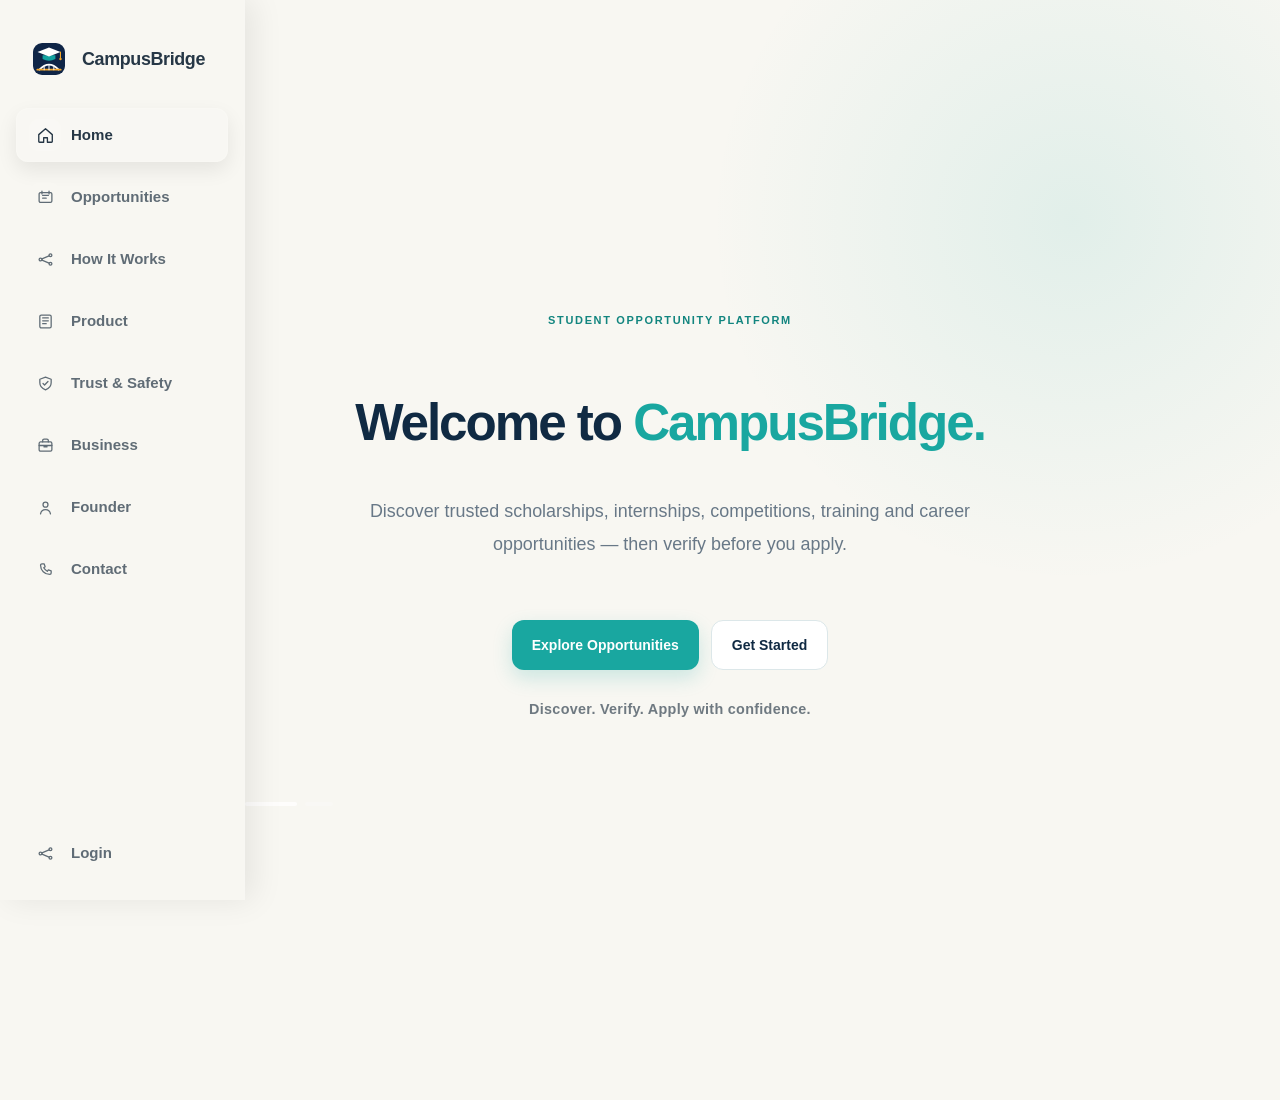
==== index.html @ 4d3a7364 "Connect mobile navigation JavaScript" ====
<!DOCTYPE html>
<html lang="en">
<head>
    <meta charset="UTF-8">
    <meta name="viewport" content="width=device-width, initial-scale=1.0">

    <title>CampusBridge | Connecting Students to Opportunities</title>

    <meta name="description"
          content="CampusBridge helps students discover scholarships, internships, part-time opportunities, competitions, training and career resources.">

    <link rel="stylesheet" href="style.css">
</head>

<body>

    <!-- PUBLIC SIDEBAR -->
    <div class="public-shell">

        <aside class="public-sidebar">

            <a href="index.html" class="public-brand">
                <img src="campusbridge-logo.svg"
                     alt="CampusBridge logo"
                     class="public-brand-logo">
                <span>CampusBridge</span>
            </a>

            <button class="public-mobile-menu-toggle"
                type="button"
                aria-expanded="false"
                aria-label="Open navigation menu">
            <span></span><span></span><span></span>
        </button>

        <nav class="public-sidebar-nav" aria-label="Main navigation">

                <a href="index.html" class="public-sidebar-link active">
                    <span class="public-sidebar-icon"><svg viewBox="0 0 24 24" aria-hidden="true"><path d="M3 10.8 12 3l9 7.8v9.2a1 1 0 0 1-1 1h-5.5v-6h-5v6H4a1 1 0 0 1-1-1z"/></svg></span>
                    <span>Home</span>
                </a>

                <a href="opportunities.html" class="public-sidebar-link">
                    <span class="public-sidebar-icon"><svg viewBox="0 0 24 24" aria-hidden="true"><rect x="3" y="5" width="18" height="14" rx="2"/><path d="M8 9h8M8 13h5M7 3v4M17 3v4"/></svg></span>
                    <span>Opportunities</span>
                </a>

                <a href="how-it-works.html" class="public-sidebar-link">
                    <span class="public-sidebar-icon"><svg viewBox="0 0 24 24" aria-hidden="true"><circle cx="5" cy="12" r="2"/><circle cx="19" cy="6" r="2"/><circle cx="19" cy="18" r="2"/><path d="M7 11l10-4M7 13l10 4"/></svg></span>
                    <span>How It Works</span>
                </a>

                <a href="product.html" class="public-sidebar-link">
                    <span class="public-sidebar-icon"><svg viewBox="0 0 24 24" aria-hidden="true"><rect x="4" y="3" width="16" height="18" rx="2"/><path d="M8 7h8M8 11h8M8 15h5"/></svg></span>
                    <span>Product</span>
                </a>

                <a href="trust.html" class="public-sidebar-link">
                    <span class="public-sidebar-icon"><svg viewBox="0 0 24 24" aria-hidden="true"><path d="M12 3 20 6v5c0 5-3.3 8.2-8 10-4.7-1.8-8-5-8-10V6z"/><path d="m8.5 12 2.2 2.2 4.8-5"/></svg></span>
                    <span>Trust &amp; Safety</span>
                </a>

                <a href="business.html" class="public-sidebar-link">
                    <span class="public-sidebar-icon"><svg viewBox="0 0 24 24" aria-hidden="true"><rect x="3" y="7" width="18" height="13" rx="2"/><path d="M8 7V5a2 2 0 0 1 2-2h4a2 2 0 0 1 2 2v2M3 12h18M10 12v2h4v-2"/></svg></span>
                    <span>Business</span>
                </a>

                <a href="about.html" class="public-sidebar-link">
                    <span class="public-sidebar-icon"><svg viewBox="0 0 24 24" aria-hidden="true"><circle cx="12" cy="8" r="3.5"/><path d="M5 21c.7-4 3-6 7-6s6.3 2 7 6"/></svg></span>
                    <span>Founder</span>
                </a>

                <a href="contact.html" class="public-sidebar-link">
                    <span class="public-sidebar-icon"><svg viewBox="0 0 24 24" aria-hidden="true"><path d="M7 4h3l1.5 4-2 1.5a14 14 0 0 0 5 5l1.5-2 4 1.5v3c0 1.1-.9 2-2 2C10.8 19 5 13.2 5 6c0-1.1.9-2 2-2z"/></svg></span>
                    <span>Contact</span>
                </a>

            </nav>

            <div class="public-sidebar-bottom">

                <a href="login.html" class="public-login-link">
                    <span class="public-sidebar-icon"><svg viewBox="0 0 24 24" aria-hidden="true"><circle cx="5" cy="12" r="2"/><circle cx="19" cy="6" r="2"/><circle cx="19" cy="18" r="2"/><path d="M7 11l10-4M7 13l10 4"/></svg></span>
                    <span>Login</span>
                </a>

            </div>

        </aside>

        <div class="public-main">



    <main>

        <!-- HERO -->
        <!-- HERO -->
        <section id="home" class="hero campusbridge-welcome">

    <div class="container">

        <div class="campusbridge-hero-slider" aria-label="CampusBridge introduction">

            <article class="campusbridge-hero-slide active">
                <span class="eyebrow">
                    STUDENT OPPORTUNITY PLATFORM
                </span>

                <h1>
                    Welcome to
                    <span>CampusBridge.</span>
                </h1>

                <p class="hero-text">
                    Discover trusted scholarships, internships, competitions,
                    training and career opportunities — then verify before you apply.
                </p>

                <div class="hero-buttons">
                    <a href="opportunities.html" class="btn btn-primary">
                        Explore Opportunities
                    </a>

                    <a href="login.html" class="btn btn-secondary">
                        Get Started
                    </a>
                </div>

                <p class="welcome-caption">
                    Discover. Verify. Apply with confidence.
                </p>
            </article>

            <article class="campusbridge-hero-slide">
                <span class="eyebrow">
                    YOUR OPPORTUNITY BRIDGE
                </span>

                <h1>
                    Your bridge to
                    <span>opportunity.</span>
                </h1>

                <p class="hero-text">
                    Find opportunities in one place and make more informed
                    decisions before submitting an application.
                </p>

                <div class="hero-buttons">
                    <a href="opportunities.html" class="btn btn-primary">
                        Explore Opportunities
                    </a>

                    <a href="trust.html" class="btn btn-secondary">
                        Learn About Trust
                    </a>
                </div>

                <p class="welcome-caption">
                    Discover. Verify. Apply with confidence.
                </p>
            </article>

        </div>

        <div class="campusbridge-hero-indicators" aria-hidden="true">
            <span class="active"></span>
            <span></span>
        </div>

    </div>

</section>


        <!-- ABOUT -->

    </main>

    </div>
</div>

<script>
document.addEventListener("DOMContentLoaded", () => {
    const slides = document.querySelectorAll(".campusbridge-hero-slide");
    const indicators = document.querySelectorAll(".campusbridge-hero-indicators span");

    if (slides.length < 2) {
        return;
    }

    let currentSlide = 0;

    setInterval(() => {
        slides[currentSlide].classList.remove("active");
        indicators[currentSlide].classList.remove("active");

        currentSlide = (currentSlide + 1) % slides.length;

        slides[currentSlide].classList.add("active");
        indicators[currentSlide].classList.add("active");
    }, 5000);
});
</script>

    <script src="script.js" defer></script>
</body>
</html>
---- style.css ----
/* =========================================
CAMPUSBRIDGE
Main Website Styles
========================================= */

:root {
--navy: #102a43;
--navy-dark: #071d2f;
--teal: #19a7a0;
--teal-dark: #12857f;
--cream: #f8f7f2;
--light-blue: #eef7f8;
--white: #ffffff;
--text: #263746;
--muted: #687887;
--border: #dce7e9;
--shadow: 0 12px 35px rgba(16, 42, 67, 0.08);
}

/* =========================================
RESET
========================================= */

{
margin: 0;
padding: 0;
box-sizing: border-box;
}


html {
scroll-behavior: smooth;
}

body {
font-family: Arial, Helvetica, sans-serif;
background: var(--cream);
color: var(--text);
line-height: 1.6;
}

img {
max-width: 100%;
}

a {
color: inherit;
}

/* =========================================
CONTAINER
========================================= */

.container {
width: min(1120px, 92%);
margin: 0 auto;
}

/* =========================================
HEADER
========================================= */

.site-header {
background: var(--white);
border-bottom: 1px solid var(--border);
position: sticky;
top: 0;
z-index: 1000;
}

.nav-container {
min-height: 78px;
display: flex;
align-items: center;
gap: 18px;
}

.logo {
display: inline-flex;
align-items: center;
gap: 10px;
text-decoration: none;
color: var(--navy);
font-size: 20px;
font-weight: 800;
}

.logo-mark {
width: 38px;
height: 38px;
display: grid;
place-items: center;
background: var(--teal);
color: white;
border-radius: 10px;
font-size: 13px;
font-weight: 800;
}

.prototype-badge {
padding: 5px 9px;
border-radius: 999px;
background: #e6f6f5;
color: var(--teal-dark);
font-size: 10px;
font-weight: 800;
letter-spacing: 0.08em;
}

.site-header nav {
margin-left: auto;
display: flex;
gap: 25px;
}

.site-header nav a {
text-decoration: none;
color: var(--muted);
font-size: 14px;
font-weight: 600;
transition: 0.2s ease;
}

.site-header nav a:hover {
color: var(--teal);
}

/* =========================================
GENERAL SECTIONS
========================================= */

section {
padding: 100px 0;
}

.section-heading {
max-width: 720px;
margin: 0 auto 55px;
text-align: center;
}

.eyebrow {
display: inline-block;
margin-bottom: 14px;
color: var(--teal-dark);
font-size: 11px;
font-weight: 800;
letter-spacing: 0.15em;
}

h1,
h2,
h3 {
color: var(--navy);
line-height: 1.15;
}

h2 {
font-size: clamp(32px, 5vw, 48px);
margin-bottom: 18px;
}

.section-heading h2 span,
.hero h1 span,
.contact h2 span,
.trust h2 span {
color: var(--teal);
}

.section-heading p {
color: var(--muted);
font-size: 17px;
}

/* =========================================
BUTTONS
========================================= */

.btn {
display: inline-flex;
align-items: center;
justify-content: center;
min-height: 50px;
padding: 0 24px;
border-radius: 9px;
text-decoration: none;
font-weight: 700;
font-size: 14px;
transition: 0.25s ease;
}

.btn-primary {
background: var(--teal);
color: white;
box-shadow: 0 8px 20px rgba(25, 167, 160, 0.2);
}

.btn-primary:hover {
background: var(--teal-dark);
transform: translateY(-2px);
}

.btn-secondary {
background: white;
color: var(--navy);
border: 1px solid var(--border);
}

.btn-secondary:hover {
border-color: var(--teal);
color: var(--teal-dark);
}

/* =========================================
HERO
========================================= */

.hero {
padding: 90px 0 110px;
background:
radial-gradient(circle at 80% 20%, rgba(25, 167, 160, 0.10), transparent 30%),
var(--cream);
}

.hero-grid {
display: grid;
grid-template-columns: 1.05fr 0.95fr;
align-items: center;
gap: 70px;
}

.hero-content {
max-width: 600px;
}

.hero h1 {
font-size: clamp(46px, 6vw, 72px);
letter-spacing: -0.04em;
margin-bottom: 25px;
}

.hero-text {
max-width: 570px;
color: var(--muted);
font-size: 18px;
margin-bottom: 30px;
}

.hero-buttons {
display: flex;
gap: 13px;
flex-wrap: wrap;
}

/* =========================================
HERO VISUAL
========================================= */

.hero-visual {
display: flex;
justify-content: center;
}

.bridge-card {
position: relative;
width: min(100%, 480px);
height: 420px;
background: #dff3f2;
border-radius: 28px;
overflow: hidden;
box-shadow: var(--shadow);
border: 1px solid rgba(16, 42, 67, 0.05);
}

.bridge-sky {
position: absolute;
inset: 0;
overflow: hidden;
background:
linear-gradient(
to bottom,
#dff4f4 0%,
#edf8f5 60%,
#c9e9df 60%,
#b5dbd0 100%
);
}

.sun {
position: absolute;
width: 75px;
height: 75px;
border-radius: 50%;
background: #f6c85f;
top: 45px;
right: 55px;
opacity: 0.9;
}

.cloud {
position: absolute;
background: white;
width: 80px;
height: 25px;
border-radius: 30px;
opacity: 0.8;
}

.cloud::before,
.cloud::after {
content: "";
position: absolute;
background: white;
border-radius: 50%;
}

.cloud::before {
width: 35px;
height: 35px;
left: 15px;
top: -17px;
}

.cloud::after {
width: 28px;
height: 28px;
right: 12px;
top: -12px;
}

.cloud-one {
top: 90px;
left: 55px;
}

.cloud-two {
top: 150px;
right: 90px;
transform: scale(0.7);
}

.bridge {
position: absolute;
left: -5%;
right: -5%;
bottom: 82px;
height: 150px;
transform: perspective(500px) rotateX(18deg);
}

.bridge-road {
position: absolute;
left: -10%;
right: -10%;
top: 48px;
height: 70px;
background: var(--navy);
border-radius: 50% 50% 0 0;
}

.bridge-road::after {
content: "";
position: absolute;
left: 15%;
right: 15%;
top: 32px;
border-top: 4px dashed rgba(255, 255, 255, 0.6);
}

.bridge-support {
position: absolute;
width: 14px;
height: 115px;
bottom: 0;
background: var(--navy);
border-radius: 8px;
}

.support-one {
left: 28%;
}

.support-two {
right: 28%;
}

.opportunity-card {
position: absolute;
z-index: 5;
display: flex;
align-items: center;
gap: 11px;
background: white;
padding: 12px 15px;
border-radius: 12px;
box-shadow: 0 10px 25px rgba(16, 42, 67, 0.14);
min-width: 160px;
}

.opportunity-card > span {
width: 35px;
height: 35px;
display: grid;
place-items: center;
border-radius: 9px;
background: #e8f7f5;
}

.opportunity-card strong {
display: block;
color: var(--navy);
font-size: 12px;
}

.opportunity-card small {
display: block;
color: var(--muted);
font-size: 10px;
}

.opportunity-one {
top: 50px;
left: 25px;
}

.opportunity-two {
top: 175px;
right: 20px;
}

.opportunity-three {
bottom: 25px;
left: 80px;
}

/* =========================================
ABOUT / PROBLEM
========================================= */

.about {
background: white;
}

.problem-grid {
display: grid;
grid-template-columns: repeat(3, 1fr);
gap: 22px;
}

.problem-card {
padding: 32px;
border: 1px solid var(--border);
border-radius: 18px;
background: white;
transition: 0.25s ease;
}

.problem-card:hover {
transform: translateY(-5px);
box-shadow: var(--shadow);
}

.card-icon {
width: 52px;
height: 52px;
display: grid;
place-items: center;
margin-bottom: 20px;
background: var(--light-blue);
border-radius: 14px;
font-size: 23px;
}

.problem-card h3 {
margin-bottom: 10px;
font-size: 20px;
}

.problem-card p {
color: var(--muted);
}

/* =========================================
COMPARISON
========================================= */

.comparison {
background: var(--light-blue);
}

.comparison-grid {
display: grid;
grid-template-columns: 1fr 1fr;
gap: 25px;
}

.comparison-column {
padding: 35px;
border-radius: 20px;
background: white;
}

.new-way {
border: 2px solid rgba(25, 167, 160, 0.35);
}

.comparison-label {
display: inline-block;
margin-bottom: 12px;
font-size: 10px;
font-weight: 800;
letter-spacing: 0.14em;
color: var(--muted);
}

.new-way .comparison-label {
color: var(--teal-dark);
}

.comparison-column h3 {
font-size: 25px;
margin-bottom: 22px;
}

.comparison-item {
display: flex;
align-items: center;
gap: 13px;
padding: 13px 0;
border-top: 1px solid var(--border);
color: var(--muted);
font-size: 14px;
}

.comparison-item span {
font-weight: 900;
color: #a0adb7;
}

.new-way .comparison-item span {
color: var(--teal);
}

/* =========================================
OPPORTUNITIES
========================================= */

.opportunities {
background: white;
}

.opportunity-grid {
display: grid;
grid-template-columns: repeat(3, 1fr);
gap: 22px;
}

.opportunity-box {
padding: 30px;
border: 1px solid var(--border);
border-radius: 18px;
background: white;
transition: 0.25s ease;
}

.opportunity-box:hover {
transform: translateY(-5px);
box-shadow: var(--shadow);
}

.opportunity-icon {
width: 55px;
height: 55px;
display: grid;
place-items: center;
margin-bottom: 20px;
background: #e8f7f5;
border-radius: 14px;
font-size: 24px;
}

.opportunity-box h3 {
font-size: 20px;
margin-bottom: 10px;
}

.opportunity-box p {
color: var(--muted);
font-size: 14px;
margin-bottom: 18px;
}

.opportunity-box a {
color: var(--teal-dark);
text-decoration: none;
font-size: 13px;
font-weight: 800;
}

.featured-box {
background: var(--navy);
border-color: var(--navy);
}

.featured-box h3,
.featured-box p {
color: white;
}

.featured-box p {
opacity: 0.75;
}

.featured-box a {
color: #67d9d2;
}

/* =========================================
HOW IT WORKS
========================================= */

.how-it-works {
background: var(--cream);
}

.steps {
display: grid;
grid-template-columns: repeat(3, 1fr);
gap: 30px;
}

.step {
display: flex;
gap: 18px;
padding: 25px;
background: white;
border-radius: 16px;
border: 1px solid var(--border);
}

.step-number {
flex-shrink: 0;
color: var(--teal);
font-size: 18px;
font-weight: 900;
}

.step h3 {
margin-bottom: 8px;
font-size: 20px;
}

.step p {
color: var(--muted);
font-size: 14px;
}

/* =========================================
TRUST
========================================= */

.trust {
background: var(--navy);
color: white;
}

.trust-content {
display: grid;
grid-template-columns: 100px 1fr;
align-items: center;
gap: 30px;
max-width: 900px;
}

.trust-icon {
width: 85px;
height: 85px;
display: grid;
place-items: center;
border-radius: 22px;
background: rgba(255, 255, 255, 0.1);
font-size: 38px;
}

.trust h2 {
color: white;
}

.trust p {
max-width: 720px;
color: rgba(255, 255, 255, 0.72);
}

/* =========================================
CONTACT
========================================= */

.contact {
background: white;
text-align: center;
}

.contact-content {
max-width: 700px;
}

.contact p {
color: var(--muted);
margin-bottom: 28px;
}

/* =========================================
FOOTER
========================================= */

footer {
background: var(--navy-dark);
color: white;
}

.footer-content {
min-height: 160px;
display: flex;
align-items: center;
justify-content: space-between;
gap: 30px;
}

.footer-brand .logo {
color: white;
}

.footer-brand p {
margin-top: 10px;
color: rgba(255, 255, 255, 0.55);
font-size: 13px;
}

.footer-links {
display: flex;
gap: 22px;
}

.footer-links a {
color: rgba(255, 255, 255, 0.65);
text-decoration: none;
font-size: 13px;
}

.footer-links a:hover {
color: white;
}

.footer-bottom {
border-top: 1px solid rgba(255, 255, 255, 0.1);
padding: 20px;
text-align: center;
color: rgba(255, 255, 255, 0.45);
font-size: 12px;
}

/* =========================================
TABLET
========================================= */

@media (max-width: 900px) {

.hero-grid {  
    grid-template-columns: 1fr;  
    gap: 50px;  
}  

.hero-content {  
    max-width: 700px;  
    text-align: center;  
    margin: auto;  
}  

.hero-text {  
    margin-left: auto;  
    margin-right: auto;  
}  

.hero-buttons {  
    justify-content: center;  
}  

.hero-visual {  
    margin: auto;  
    width: 100%;  
}  

.problem-grid,  
.opportunity-grid {  
    grid-template-columns: repeat(2, 1fr);  
}  

.steps {  
    grid-template-columns: 1fr;  
}

}

/* =========================================
MOBILE
========================================= */

@media (max-width: 650px) {

section {  
    padding: 70px 0;  
}  

.site-header {  
    position: relative;  
}  

.nav-container {  
    min-height: 70px;  
    flex-wrap: wrap;  
    padding: 12px 0;  
}  

.site-header nav {  
    width: 100%;  
    order: 3;  
    justify-content: center;  
    gap: 16px;  
    padding-bottom: 5px;  
    overflow-x: auto;  
}  

.site-header nav a {  
    white-space: nowrap;  
    font-size: 12px;  
}  

.prototype-badge {  
    margin-left: auto;  
}  

.hero {  
    padding: 65px 0 75px;  
}  

.hero h1 {  
    font-size: 43px;  
}  

.hero-text {  
    font-size: 16px;  
}  

.hero-buttons {  
    flex-direction: column;  
}  

.btn {  
    width: 100%;  
}  

.bridge-card {  
    height: 350px;  
}  

.opportunity-card {  
    transform: scale(0.85);  
}  

.opportunity-one {  
    left: -5px;  
}  

.opportunity-two {  
    right: -8px;  
}  

.opportunity-three {  
    left: 35px;  
}  

.problem-grid,  
.comparison-grid,  
.opportunity-grid {  
    grid-template-columns: 1fr;  
}  

.comparison-column {  
    padding: 25px;  
}  

.trust-content {  
    grid-template-columns: 1fr;  
    text-align: center;  
}  

.trust-icon {  
    margin: auto;  
}  

.footer-content {  
    flex-direction: column;  
    align-items: flex-start;  
    padding: 35px 0;  
}  

.footer-links {  
    flex-wrap: wrap;  
}

}

/* =========================================
   OPPORTUNITIES PAGE
   ========================================= */

.opportunities-page-hero {
    padding: 75px 0 60px;
    background:
        radial-gradient(circle at 80% 20%, rgba(25, 167, 160, 0.10), transparent 30%),
        var(--cream);
}

.opportunities-page-hero h1 {
    max-width: 700px;
    font-size: clamp(42px, 6vw, 64px);
    letter-spacing: -0.04em;
    margin-bottom: 20px;
}

.opportunities-page-hero h1 span {
    color: var(--teal);
}

.opportunities-page-hero p {
    max-width: 650px;
    color: var(--muted);
    font-size: 18px;
}

.opportunity-browser {
    background: white;
    padding-top: 50px;
}

.search-box {
    max-width: 750px;
    margin: 0 auto 25px;
}

.search-box input {
    width: 100%;
    min-height: 58px;
    padding: 0 20px;
    border: 1px solid var(--border);
    border-radius: 12px;
    background: white;
    color: var(--text);
    font-size: 16px;
    outline: none;
    box-shadow: 0 5px 18px rgba(16, 42, 67, 0.05);
}

.search-box input:focus {
    border-color: var(--teal);
    box-shadow: 0 0 0 3px rgba(25, 167, 160, 0.12);
}

.filters {
    display: flex;
    justify-content: center;
    flex-wrap: wrap;
    gap: 10px;
    margin-bottom: 45px;
}

.filter {
    border: 1px solid var(--border);
    background: white;
    color: var(--muted);
    padding: 11px 18px;
    border-radius: 999px;
    cursor: pointer;
    font-size: 13px;
    font-weight: 700;
}

.filter:hover {
    border-color: var(--teal);
    color: var(--teal-dark);
}

.filter.active {
    background: var(--teal);
    border-color: var(--teal);
    color: white;
}

.live-opportunities {
    display: grid;
    grid-template-columns: repeat(2, 1fr);
    gap: 24px;
}

.listing-card {
    padding: 28px;
    border: 1px solid var(--border);
    border-radius: 18px;
    background: white;
    transition: 0.25s ease;
}

.listing-card:hover {
    transform: translateY(-4px);
    box-shadow: var(--shadow);
}

.listing-top {
    display: flex;
    align-items: center;
    justify-content: space-between;
    gap: 15px;
    margin-bottom: 18px;
}

.listing-category {
    display: inline-flex;
    align-items: center;
    padding: 7px 11px;
    border-radius: 999px;
    background: #e8f7f5;
    color: var(--teal-dark);
    font-size: 11px;
    font-weight: 800;
}

.verified {
    color: var(--teal-dark);
    font-size: 11px;
    font-weight: 700;
}

.status-closed {
    color: #9a5b00;
    background: #fff3d6;
    padding: 6px 10px;
    border-radius: 999px;
    font-size: 11px;
    font-weight: 800;
}

.listing-card h2 {
    font-size: 24px;
    margin-bottom: 12px;
}

.listing-description {
    color: var(--muted);
    font-size: 14px;
    margin-bottom: 20px;
}

.listing-meta {
    display: flex;
    flex-wrap: wrap;
    gap: 8px;
    margin-bottom: 25px;
}

.listing-meta span {
    padding: 7px 10px;
    border-radius: 8px;
    background: var(--light-blue);
    color: var(--muted);
    font-size: 11px;
}

.listing-footer {
    display: flex;
    align-items: center;
    justify-content: space-between;
    gap: 15px;
    padding-top: 18px;
    border-top: 1px solid var(--border);
}

.source strong {
    display: block;
    color: var(--navy);
    font-size: 11px;
}

.source small {
    color: var(--muted);
    font-size: 10px;
}

.listing-button {
    display: inline-flex;
    align-items: center;
    justify-content: center;
    padding: 10px 14px;
    border-radius: 8px;
    background: var(--navy);
    color: white;
    text-decoration: none;
    font-size: 11px;
    font-weight: 700;
}

.listing-button:hover {
    background: var(--teal);
}

.verification-notice {
    display: flex;
    gap: 18px;
    align-items: flex-start;
    margin-top: 40px;
    padding: 25px;
    border-radius: 16px;
    background: var(--light-blue);
    border: 1px solid var(--border);
}

.verification-icon {
    font-size: 28px;
}

.verification-notice h3 {
    margin-bottom: 7px;
    font-size: 18px;
}

.verification-notice p {
    color: var(--muted);
    font-size: 13px;
}


/* OPPORTUNITIES MOBILE */

@media (max-width: 800px) {

    .live-opportunities {
        grid-template-columns: 1fr;
    }

}

@media (max-width: 650px) {

    .opportunities-page-hero {
        padding: 60px 0 45px;
    }

    .opportunities-page-hero h1 {
        font-size: 42px;
    }

    .listing-top,
    .listing-footer {
        align-items: flex-start;
        flex-direction: column;
    }

    .listing-button {
        width: 100%;
    }

    .verification-notice {
        flex-direction: column;
    }

}


.logo-image {
    width: 42px;
    height: 42px;
    display: block;
    object-fit: contain;
}

/* =========================================
   CAMPUSBRIDGE SERVICES
   ========================================= */

.services {
    padding: 90px 0;
    background: #F7F9FC;
}

.services .section-heading {
    max-width: 720px;
    margin: 0 auto 50px;
    text-align: center;
}

.services .section-heading p {
    margin-top: 18px;
    color: #5B6B85;
    line-height: 1.7;
}

.services-grid {
    display: grid;
    grid-template-columns: repeat(3, 1fr);
    gap: 24px;
}

.service-card {
    background: #FFFFFF;
    border: 1px solid #E3EAF2;
    border-radius: 18px;
    padding: 32px;
    box-shadow: 0 10px 30px rgba(15, 37, 71, 0.06);
    transition: transform 0.2s ease, box-shadow 0.2s ease;
}

.service-card:hover {
    transform: translateY(-4px);
    box-shadow: 0 16px 36px rgba(15, 37, 71, 0.10);
}

.service-icon {
    width: 52px;
    height: 52px;
    display: flex;
    align-items: center;
    justify-content: center;
    border-radius: 14px;
    background: #E8F7F6;
    font-size: 24px;
    margin-bottom: 22px;
}

.service-card h3 {
    margin-bottom: 12px;
    color: #0F2547;
}

.service-card p {
    color: #5B6B85;
    line-height: 1.7;
}

@media (max-width: 800px) {
    .services-grid {
        grid-template-columns: 1fr;
    }
}


/* Student Dashboard */
.dashboard-page {
    padding-top: 110px;
    padding-bottom: 80px;
}

.dashboard-hero {
    margin-bottom: 35px;
}

.dashboard-hero h1 {
    max-width: 800px;
    margin-bottom: 12px;
}

.dashboard-hero p {
    max-width: 700px;
}

.dashboard-grid {
    display: grid;
    grid-template-columns: repeat(2, minmax(0, 1fr));
    gap: 25px;
}

.dashboard-card {
    background: #ffffff;
    border: 1px solid #e5eaf1;
    border-radius: 18px;
    padding: 28px;
    box-shadow: 0 8px 25px rgba(15, 37, 71, 0.06);
}

.dashboard-card h2 {
    margin-top: 0;
    margin-bottom: 22px;
    color: #0F2547;
}

.dashboard-card p {
    line-height: 1.6;
    margin: 10px 0;
}

.application-count {
    margin-bottom: 20px;
}

.application-item {
    border: 1px solid #e5eaf1;
    border-radius: 12px;
    padding: 18px;
    margin-bottom: 15px;
}

.application-item h3 {
    margin-top: 0;
    color: #0F2547;
}

#profile-error,
#applications-error {
    padding: 12px;
    border-radius: 8px;
    background: #fff3f3;
}

@media (max-width: 768px) {
    .dashboard-grid {
        grid-template-columns: 1fr;
    }

    .dashboard-page {
        padding-top: 80px;
    }
}

/* ================================
   CAMPUSBRIDGE LOGIN PAGE
   ================================ */

.login-page {
    min-height: calc(100vh - 80px);
    display: flex;
    align-items: center;
    padding: 60px 0;
}

.login-layout {
    display: grid;
    grid-template-columns: 1.1fr 0.9fr;
    gap: 70px;
    align-items: center;
    max-width: 1050px;
    margin: 0 auto;
}

.login-intro {
    max-width: 560px;
}

.login-intro .eyebrow {
    display: inline-block;
    margin-bottom: 18px;
}

.login-intro h1 {
    font-size: clamp(2.4rem, 5vw, 4.2rem);
    line-height: 1.05;
    margin-bottom: 22px;
}

.login-intro h1 span {
    display: block;
}

.login-intro p {
    font-size: 1.08rem;
    line-height: 1.7;
    opacity: 0.8;
    max-width: 520px;
}

.login-features {
    display: grid;
    gap: 14px;
    margin-top: 32px;
}

.login-feature {
    display: flex;
    align-items: center;
    gap: 14px;
}

.login-feature-icon {
    width: 42px;
    height: 42px;
    display: grid;
    place-items: center;
    border-radius: 12px;
    background: rgba(255, 255, 255, 0.08);
    font-size: 1.1rem;
}

.login-feature strong {
    display: block;
    margin-bottom: 2px;
}

.login-feature span {
    font-size: 0.9rem;
    opacity: 0.7;
}

.login-card {
    width: 100%;
    padding: 38px;
    border-radius: 24px;
    background: rgba(255, 255, 255, 0.06);
    border: 1px solid rgba(255, 255, 255, 0.12);
    box-shadow: 0 25px 70px rgba(0, 0, 0, 0.18);
    backdrop-filter: blur(14px);
}

.login-card-header {
    margin-bottom: 28px;
}

.login-card-header h2 {
    margin-bottom: 8px;
}

.login-card-header p {
    margin: 0;
    opacity: 0.7;
    line-height: 1.6;
}

.login-form {
    display: grid;
    gap: 20px;
}

.login-form .form-group {
    display: grid;
    gap: 8px;
}

.login-form label {
    font-size: 0.92rem;
    font-weight: 600;
}

.login-form input {
    width: 100%;
    box-sizing: border-box;
    padding: 14px 16px;
    border-radius: 12px;
    border: 1px solid rgba(255, 255, 255, 0.15);
    background: rgba(255, 255, 255, 0.06);
    color: inherit;
    font: inherit;
    outline: none;
    transition: border-color 0.2s ease, box-shadow 0.2s ease;
}

.login-form input:focus {
    border-color: currentColor;
    box-shadow: 0 0 0 3px rgba(255, 255, 255, 0.08);
}

.login-form input::placeholder {
    opacity: 0.45;
}

.login-form .btn {
    width: 100%;
    margin-top: 4px;
}

#login-message {
    min-height: 22px;
    margin: 0;
    text-align: center;
    font-size: 0.9rem;
}

@media (max-width: 800px) {

    .login-page {
        padding: 40px 0;
    }

    .login-layout {
        grid-template-columns: 1fr;
        gap: 35px;
    }

    .login-intro {
        text-align: center;
        margin: 0 auto;
    }

    .login-intro p {
        margin-left: auto;
        margin-right: auto;
    }

    .login-features {
        text-align: left;
        max-width: 420px;
        margin-left: auto;
        margin-right: auto;
    }

    .login-card {
        max-width: 520px;
        margin: 0 auto;
        box-sizing: border-box;
    }
}

@media (max-width: 480px) {

    .login-card {
        padding: 26px 20px;
        border-radius: 18px;
    }

    .login-intro h1 {
        font-size: 2.3rem;
    }
}

/* ================================
   CAMPUSBRIDGE ADVANCED NAVIGATION
   ================================ */

.site-header {
    position: sticky;
    top: 0;
    z-index: 1000;
    backdrop-filter: blur(18px);
    -webkit-backdrop-filter: blur(18px);
}

.main-nav {
    display: flex;
    align-items: center;
    gap: 6px;
}

.nav-link,
.nav-login {
    display: inline-flex;
    align-items: center;
    gap: 7px;
    padding: 9px 11px;
    border-radius: 10px;
    text-decoration: none;
    transition:
        background 0.2s ease,
        transform 0.2s ease,
        opacity 0.2s ease;
}

.nav-link {
    opacity: 0.72;
}

.nav-link:hover {
    opacity: 1;
    background: rgba(255, 255, 255, 0.07);
    transform: translateY(-1px);
}

.nav-link.active {
    opacity: 1;
    background: rgba(255, 255, 255, 0.1);
}

.nav-icon {
    width: 20px;
    height: 20px;
    display: inline-grid;
    place-items: center;
    font-size: 0.95rem;
    line-height: 1;
}

.nav-login {
    margin-left: 6px;
    padding-left: 15px;
    padding-right: 15px;
    font-weight: 700;
    border: 1px solid rgba(255, 255, 255, 0.15);
}

.nav-login:hover {
    transform: translateY(-1px);
}

html {
    scroll-behavior: smooth;
}

@media (max-width: 1050px) {

    .main-nav {
        gap: 2px;
    }

    .nav-link,
    .nav-login {
        padding: 8px;
    }

    .nav-link span:last-child,
    .nav-login span:last-child {
        display: none;
    }

    .nav-icon {
        width: 24px;
        height: 24px;
    }
}

@media (max-width: 700px) {

    .site-header {
        position: relative;
    }

    .nav-container {
        flex-wrap: wrap;
        gap: 12px;
    }

    .main-nav {
        width: 100%;
        overflow-x: auto;
        justify-content: flex-start;
        padding-bottom: 4px;
        scrollbar-width: none;
    }

    .main-nav::-webkit-scrollbar {
        display: none;
    }

    .nav-link span:last-child,
    .nav-login span:last-child {
        display: inline;
    }

    .nav-link,
    .nav-login {
        flex: 0 0 auto;
        white-space: nowrap;
    }
}

/* ================================
   CAMPUSBRIDGE WELCOME SCREEN
   ================================ */

.campusbridge-welcome {
    min-height: calc(100vh - 80px);
    display: flex;
    align-items: center;
}

.welcome-caption {
    margin-top: 22px;
    font-size: 0.88rem;
    font-weight: 600;
    letter-spacing: 0.04em;
    opacity: 0.65;
}

.welcome-card {
    padding: 42px;
    border-radius: 28px;
    background: rgba(255, 255, 255, 0.06);
    border: 1px solid rgba(255, 255, 255, 0.12);
    box-shadow: 0 30px 80px rgba(0, 0, 0, 0.18);
    backdrop-filter: blur(18px);
    max-width: 430px;
    margin-left: auto;
}

.welcome-card-icon {
    width: 58px;
    height: 58px;
    display: grid;
    place-items: center;
    border-radius: 16px;
    background: rgba(255, 255, 255, 0.1);
    font-size: 1.5rem;
    margin-bottom: 24px;
}

.welcome-card h2 {
    font-size: 1.7rem;
    line-height: 1.2;
    margin-bottom: 14px;
}

.welcome-card p {
    line-height: 1.7;
    opacity: 0.72;
    margin-bottom: 28px;
}

.welcome-flow {
    display: flex;
    align-items: center;
    flex-wrap: wrap;
    gap: 9px;
    font-size: 0.85rem;
    font-weight: 700;
    opacity: 0.8;
}

.welcome-flow span:nth-child(even) {
    opacity: 0.45;
}

@media (max-width: 800px) {

    .campusbridge-welcome {
        min-height: auto;
        padding-top: 60px;
        padding-bottom: 60px;
    }

    .welcome-card {
        margin: 20px auto 0;
        max-width: 520px;
    }
}

@media (max-width: 480px) {

    .welcome-card {
        padding: 28px 24px;
        border-radius: 20px;
    }

    .welcome-card h2 {
        font-size: 1.45rem;
    }

    .welcome-flow {
        font-size: 0.78rem;
    }
}


/* =========================================
   STUDENT DASHBOARD
   ========================================= */

.dashboard-shell {
    min-height: 100vh;
    display: flex;
}

.dashboard-sidebar {
    width: 245px;
    min-height: 100vh;
    padding: 28px 18px;
    display: flex;
    flex-direction: column;
    border-right: 1px solid rgba(255, 255, 255, 0.08);
    background: rgba(0, 0, 0, 0.08);
    position: sticky;
    top: 0;
    align-self: flex-start;
    box-sizing: border-box;
}

.dashboard-brand {
    display: flex;
    align-items: center;
    gap: 10px;
    padding: 0 10px 28px;
    color: inherit;
    text-decoration: none;
    font-weight: 800;
    font-size: 1.05rem;
}

.dashboard-brand-mark {
    width: 36px;
    height: 36px;
    display: inline-grid;
    place-items: center;
    border-radius: 10px;
    font-size: 0.78rem;
    font-weight: 800;
    border: 1px solid rgba(255, 255, 255, 0.14);
}

.dashboard-menu {
    width: 100%;
    display: flex;
    flex-direction: column;
    align-items: stretch;
    gap: 6px;
}

.dashboard-menu-link,
.dashboard-logout {
    width: 100%;
    flex: none;
    min-height: 44px;
    padding: 10px 12px;
    box-sizing: border-box;
    display: flex;
    align-items: center;
    gap: 11px;
    border-radius: 10px;
    border: 0;
    background: transparent;
    color: inherit;
    text-decoration: none;
    font: inherit;
    text-align: left;
    cursor: pointer;
    opacity: 0.72;
    transition:
        background 0.2s ease,
        opacity 0.2s ease,
        transform 0.2s ease;
}

.dashboard-menu-link:hover,
.dashboard-logout:hover {
    opacity: 1;
    background: rgba(255, 255, 255, 0.07);
    transform: translateX(2px);
}

.dashboard-menu-link.active {
    opacity: 1;
    background: rgba(255, 255, 255, 0.1);
}

.dashboard-menu-icon {
    width: 22px;
    min-width: 22px;
    display: inline-grid;
    place-items: center;
    font-size: 1rem;
    line-height: 1;
}

.dashboard-sidebar-bottom {
    margin-top: auto;
    padding-top: 24px;
    display: flex;
    flex-direction: column;
    gap: 6px;
}

.dashboard-main {
    flex: 1;
    min-width: 0;
    padding: 42px 42px 60px;
}

.dashboard-topbar {
    display: flex;
    align-items: flex-end;
    justify-content: space-between;
    gap: 30px;
    margin-bottom: 28px;
}

.dashboard-topbar h1 {
    margin: 4px 0 8px;
}

.dashboard-subtitle {
    margin: 0;
    max-width: 650px;
    opacity: 0.72;
}

.dashboard-overview {
    display: grid;
    grid-template-columns: repeat(3, minmax(0, 1fr));
    gap: 18px;
    margin-bottom: 24px;
}

.dashboard-stat-card {
    padding: 22px;
    border-radius: 16px;
    border: 1px solid rgba(255, 255, 255, 0.08);
    background: rgba(255, 255, 255, 0.035);
    box-shadow: 0 12px 30px rgba(0, 0, 0, 0.08);
}

.dashboard-stat-label {
    display: block;
    margin-bottom: 10px;
    font-size: 0.78rem;
    font-weight: 700;
    letter-spacing: 0.08em;
    text-transform: uppercase;
    opacity: 0.6;
}

.dashboard-stat-card strong {
    display: block;
    margin-bottom: 7px;
    font-size: 1.45rem;
}

.dashboard-stat-card span:last-child,
.dashboard-stat-card a {
    font-size: 0.9rem;
    opacity: 0.68;
}

.dashboard-stat-card a {
    color: inherit;
    text-decoration: none;
}

.dashboard-stat-card a:hover {
    opacity: 1;
}

.dashboard-grid {
    display: grid;
    grid-template-columns: minmax(0, 1fr) minmax(0, 1fr);
    gap: 22px;
}

.dashboard-card {
    min-width: 0;
    padding: 26px;
    border-radius: 18px;
    border: 1px solid rgba(255, 255, 255, 0.08);
    background: rgba(255, 255, 255, 0.035);
    box-shadow: 0 14px 34px rgba(0, 0, 0, 0.08);
}

.dashboard-card-header {
    margin-bottom: 22px;
}

.dashboard-card-eyebrow {
    margin: 0 0 5px;
    font-size: 0.72rem;
    font-weight: 700;
    letter-spacing: 0.08em;
    text-transform: uppercase;
    opacity: 0.55;
}

.dashboard-card h2 {
    margin: 0;
}

.dashboard-card p {
    line-height: 1.6;
}

.application-count {
    margin-top: 0;
}

.application-item {
    padding: 16px 0;
    border-top: 1px solid rgba(255, 255, 255, 0.08);
}

.application-item h3 {
    margin-top: 0;
}

@media (max-width: 900px) {
    .dashboard-sidebar {
        width: 210px;
    }

    .dashboard-main {
        padding: 32px 24px 50px;
    }

    .dashboard-overview {
        grid-template-columns: 1fr;
    }

    .dashboard-grid {
        grid-template-columns: 1fr;
    }
}

@media (max-width: 700px) {
    .dashboard-shell {
        display: block;
    }

    .dashboard-sidebar {
        width: 100%;
        min-height: auto;
        position: relative;
        padding: 18px 16px;
        border-right: 0;
        border-bottom: 1px solid rgba(255, 255, 255, 0.08);
    }

    .dashboard-brand {
        padding-bottom: 16px;
    }

    .dashboard-menu {
        flex-direction: row;
        overflow-x: auto;
        padding-bottom: 4px;
    }

    .dashboard-menu-link,
    .dashboard-logout {
        width: auto;
        flex: 0 0 auto;
        white-space: nowrap;
    }

    .dashboard-sidebar-bottom {
        margin-top: 10px;
        padding-top: 0;
    }

    .dashboard-sidebar-bottom .dashboard-menu-link {
        display: none;
    }

    .dashboard-main {
        padding: 28px 16px 40px;
    }

    .dashboard-topbar {
        align-items: flex-start;
        flex-direction: column;
        gap: 18px;
    }

    .dashboard-topbar .btn {
        width: 100%;
        justify-content: center;
    }

    .dashboard-card {
        padding: 20px;
    }
}


/* =========================================
   PUBLIC HOMEPAGE SIDEBAR
   ========================================= */

.public-shell {
    min-height: 100vh;
    display: flex;
}

.public-sidebar {
    flex: 0 0 245px;
    width: 245px;
    height: 100vh;
    padding: 28px 18px;
    box-sizing: border-box;
    display: flex;
    flex-direction: column;
    position: sticky;
    top: 0;
    align-self: flex-start;
    overflow-y: auto;
    border-right: 1px solid rgba(255, 255, 255, 0.08);
}

.public-brand {
    display: flex;
    align-items: center;
    gap: 10px;
    padding: 0 10px 18px;
    color: inherit;
    text-decoration: none;
    font-weight: 800;
    font-size: 1.05rem;
}

.public-brand-logo {
    width: 38px;
    height: 38px;
    object-fit: contain;
}

.public-prototype {
    align-self: flex-start;
    margin: 0 10px 24px;
}

.public-sidebar-nav {
    display: flex;
    flex-direction: column;
    gap: 6px;
}

.public-sidebar-link,
.public-login-link {
    width: 100%;
    min-height: 44px;
    padding: 10px 12px;
    box-sizing: border-box;
    display: flex;
    align-items: center;
    gap: 11px;
    border-radius: 10px;
    color: inherit;
    text-decoration: none;
    opacity: 0.72;
    transition:
        background 0.2s ease,
        opacity 0.2s ease,
        transform 0.2s ease;
}

.public-sidebar-link:hover,
.public-login-link:hover {
    opacity: 1;
    background: rgba(255, 255, 255, 0.07);
    transform: translateX(2px);
}

.public-sidebar-link.active {
    opacity: 1;
    background: rgba(255, 255, 255, 0.1);
}

.public-sidebar-icon {
    width: 22px;
    min-width: 22px;
    display: inline-grid;
    place-items: center;
    font-size: 1rem;
    line-height: 1;
}

.public-sidebar-bottom {
    margin-top: auto;
    padding-top: 24px;
}

.public-login-link {
    font-weight: 700;
    border: 1px solid rgba(255, 255, 255, 0.12);
}

.public-main {
    flex: 1;
    min-width: 0;
    width: calc(100% - 245px);
}

.public-main .site-header {
    display: none;
}

.public-main .hero {
    min-height: calc(100vh - 0px);
}

.public-main .hero-grid {
    min-height: calc(100vh - 0px);
}

@media (max-width: 850px) {
    .public-sidebar {
        width: 210px;
    }
}

@media (max-width: 700px) {
    .public-shell {
        display: block;
    }

    .public-sidebar {
        width: 100%;
        min-height: auto;
        position: relative;
        padding: 18px 16px;
        border-right: 0;
        border-bottom: 1px solid rgba(255, 255, 255, 0.08);
    }

    .public-brand {
        padding-bottom: 14px;
    }

    .public-prototype {
        margin-bottom: 14px;
    }

    .public-sidebar-nav {
        flex-direction: row;
        overflow-x: auto;
        padding-bottom: 4px;
    }

    .public-sidebar-link,
    .public-login-link {
        width: auto;
        flex: 0 0 auto;
        white-space: nowrap;
    }

    .public-sidebar-bottom {
        margin-top: 10px;
        padding-top: 0;
    }

    .public-main .hero-grid {
        min-height: auto;
    }

    .public-main .hero {
        min-height: auto;
    }
}

/* =========================================
   CAMPUSBRIDGE PUBLIC SIDEBAR POLISH
   ========================================= */

.public-sidebar {
    padding: 30px 16px 20px;
    box-shadow: 8px 0 30px rgba(0, 0, 0, 0.08);
    z-index: 10;
}

.public-brand {
    padding: 8px 12px 28px;
    gap: 12px;
}

.public-brand-logo {
    width: 42px;
    height: 42px;
    padding: 5px;
    box-sizing: border-box;
    border-radius: 12px;
    background: rgba(255, 255, 255, 0.08);
}

.public-brand span {
    font-size: 1.12rem;
    letter-spacing: -0.02em;
}

.public-sidebar-nav {
    gap: 8px;
}

.public-sidebar-link,
.public-login-link {
    min-height: 48px;
    padding: 11px 13px;
    border: 1px solid transparent;
    border-radius: 12px;
    font-size: 0.94rem;
    font-weight: 600;
}

.public-sidebar-link:hover,
.public-login-link:hover {
    border-color: rgba(255, 255, 255, 0.08);
    transform: translateX(3px);
}

.public-sidebar-link.active {
    border-color: rgba(255, 255, 255, 0.1);
    box-shadow: 0 8px 20px rgba(0, 0, 0, 0.08);
}

.public-sidebar-icon {
    width: 28px;
    min-width: 28px;
    height: 28px;
    border-radius: 8px;
    background: rgba(255, 255, 255, 0.06);
    font-size: 0.9rem;
}

.public-sidebar-link.active .public-sidebar-icon {
    background: rgba(255, 255, 255, 0.12);
}

.public-sidebar-bottom {
    padding-top: 18px;
}

.public-login-link {
    justify-content: flex-start;
    min-height: 46px;
}

.public-main {
    position: relative;
}

.public-main::before {
    content: "";
    position: absolute;
    width: 420px;
    height: 420px;
    top: -160px;
    right: -120px;
    border-radius: 50%;
    background: rgba(255, 255, 255, 0.035);
    pointer-events: none;
}

@media (max-width: 700px) {
    .public-sidebar {
        padding: 20px 16px;
        box-shadow: 0 8px 25px rgba(0, 0, 0, 0.08);
    }

    .public-brand {
        padding-bottom: 20px;
    }

    .public-sidebar-nav {
        gap: 6px;
    }

    .public-sidebar-link,
    .public-login-link {
        min-height: 44px;
    }
}

/* =========================================
   CAMPUSBRIDGE PUBLIC WELCOME POLISH
   ========================================= */

.public-main .hero {
    position: relative;
    overflow: hidden;
}

.public-main .hero-grid {
    position: relative;
    z-index: 1;
    padding-top: 70px;
    padding-bottom: 70px;
}

.public-main .hero-content {
    max-width: 720px;
}

.public-main .hero-content .eyebrow {
    display: inline-flex;
    align-items: center;
    padding: 7px 12px;
    margin-bottom: 20px;
    border: 1px solid rgba(255, 255, 255, 0.1);
    border-radius: 999px;
    font-size: 0.72rem;
    font-weight: 800;
    letter-spacing: 0.1em;
}

.public-main .hero-content h1 {
    max-width: 760px;
    margin-bottom: 22px;
    font-size: clamp(3rem, 6vw, 5.5rem);
    line-height: 0.98;
    letter-spacing: -0.055em;
}

.public-main .hero-text {
    max-width: 650px;
    font-size: 1.08rem;
    line-height: 1.8;
}

.public-main .hero-buttons {
    display: flex;
    flex-wrap: wrap;
    gap: 12px;
    margin-top: 30px;
}

.public-main .hero-buttons .btn {
    min-height: 48px;
    padding: 13px 20px;
    border-radius: 12px;
    font-weight: 750;
}

.public-main .welcome-caption {
    margin-top: 24px;
    font-size: 0.9rem;
    font-weight: 700;
    opacity: 0.65;
    letter-spacing: 0.02em;
}

.public-main .hero-content::after {
    content: "DISCOVER  •  VERIFY  •  APPLY";
    display: block;
    width: fit-content;
    margin-top: 42px;
    padding: 13px 16px;
    border-left: 3px solid currentColor;
    border-radius: 0 10px 10px 0;
    background: rgba(255, 255, 255, 0.045);
    font-size: 0.72rem;
    font-weight: 800;
    letter-spacing: 0.09em;
    opacity: 0.72;
}

@media (max-width: 700px) {
    .public-main .hero-grid {
        padding-top: 45px;
        padding-bottom: 45px;
    }

    .public-main .hero-content h1 {
        font-size: clamp(2.6rem, 12vw, 4rem);
    }

    .public-main .hero-buttons {
        flex-direction: column;
        align-items: stretch;
    }

    .public-main .hero-buttons .btn {
        width: 100%;
        text-align: center;
    }
}

/* CampusBridge public sidebar icon polish */
.public-sidebar-icon {
    width: 30px;
    min-width: 30px;
    height: 30px;
    border-radius: 9px;
    display: inline-grid;
    place-items: center;
    background: rgba(255, 255, 255, 0.07);
    transition:
        background 0.2s ease,
        transform 0.2s ease;
}

.public-sidebar-icon svg {
    width: 17px;
    height: 17px;
    fill: none;
    stroke: currentColor;
    stroke-width: 1.8;
    stroke-linecap: round;
    stroke-linejoin: round;
}

.public-sidebar-link:hover .public-sidebar-icon,
.public-sidebar-link.active .public-sidebar-icon,
.public-login-link:hover .public-sidebar-icon {
    background: rgba(255, 255, 255, 0.13);
    transform: scale(1.06);
}

.public-login-link .public-sidebar-icon {
    background: rgba(255, 255, 255, 0.1);
}

/* CampusBridge homepage hero carousel */
.campusbridge-welcome {
    min-height: 100vh;
    display: flex;
    align-items: center;
    position: relative;
    overflow: hidden;
}

.campusbridge-welcome .container {
    width: 100%;
    min-height: 100vh;
    display: flex;
    flex-direction: column;
    justify-content: center;
    position: relative;
    z-index: 2;
}

.campusbridge-hero-slider {
    position: relative;
    width: 100%;
    min-height: 500px;
    display: flex;
    align-items: center;
}

.campusbridge-hero-slide {
    position: absolute;
    inset: 0;
    display: flex;
    flex-direction: column;
    justify-content: center;
    max-width: 850px;
    opacity: 0;
    visibility: hidden;
    transform: translateY(18px);
    transition:
        opacity 0.7s ease,
        transform 0.7s ease,
        visibility 0.7s ease;
}

.campusbridge-hero-slide.active {
    opacity: 1;
    visibility: visible;
    transform: translateY(0);
}

.campusbridge-hero-slide h1 {
    max-width: 850px;
    margin-bottom: 24px;
}

.campusbridge-hero-slide .hero-text {
    max-width: 700px;
    font-size: 1.12rem;
    line-height: 1.8;
}

.campusbridge-hero-slide .hero-buttons {
    margin-top: 30px;
}

.campusbridge-hero-slide .welcome-caption {
    margin-top: 28px;
}

.campusbridge-hero-indicators {
    display: flex;
    align-items: center;
    gap: 8px;
    margin-top: 28px;
}

.campusbridge-hero-indicators span {
    width: 28px;
    height: 4px;
    border-radius: 999px;
    background: rgba(255, 255, 255, 0.22);
    transition:
        width 0.3s ease,
        background 0.3s ease;
}

.campusbridge-hero-indicators span.active {
    width: 52px;
    background: rgba(255, 255, 255, 0.82);
}

@media (max-width: 700px) {
    .campusbridge-welcome,
    .campusbridge-welcome .container {
        min-height: calc(100vh - 20px);
    }

    .campusbridge-hero-slider {
        min-height: 560px;
    }

    .campusbridge-hero-slide {
        max-width: 100%;
    }

    .campusbridge-hero-slide .hero-text {
        font-size: 1rem;
    }

    .campusbridge-hero-indicators {
        margin-top: 12px;
    }
}

/* Opportunity search empty state */
.opportunity-empty-state {
    padding: 48px 24px;
    margin-top: 24px;
    text-align: center;
    border: 1px solid rgba(255, 255, 255, 0.08);
    border-radius: 18px;
    background: rgba(255, 255, 255, 0.035);
}

.opportunity-empty-icon {
    width: 52px;
    height: 52px;
    margin: 0 auto 16px;
    display: grid;
    place-items: center;
    border-radius: 14px;
    background: rgba(255, 255, 255, 0.08);
    font-size: 1.6rem;
}

.opportunity-empty-state h3 {
    margin: 0 0 8px;
    font-size: 1.2rem;
}

.opportunity-empty-state p {
    margin: 0 auto;
    max-width: 460px;
    opacity: 0.7;
    line-height: 1.6;
}

/* =========================================
   CLICKABLE OPPORTUNITY CARDS
   ========================================= */

.opportunity-clickable {
    cursor: pointer;
    transition:
        transform 0.2s ease,
        box-shadow 0.2s ease;
}

.opportunity-clickable:hover {
    transform: translateY(-2px);
}

.opportunity-clickable:focus-within {
    outline: 2px solid rgba(255, 255, 255, 0.25);
    outline-offset: 3px;
}

/* CampusBridge verification results */

.verification-results {
    margin-top: 24px;
    display: grid;
    gap: 16px;
}

.verification-status-card {
    display: flex;
    align-items: center;
    justify-content: space-between;
    gap: 16px;
    padding: 18px 20px;
    border: 1px solid rgba(255, 255, 255, 0.09);
    border-radius: 16px;
    background: rgba(255, 255, 255, 0.045);
}

.verification-status-label {
    font-size: 0.85rem;
    opacity: 0.68;
}

.verification-status-card strong {
    display: inline-flex;
    align-items: center;
    padding: 8px 12px;
    border-radius: 999px;
    background: rgba(46, 204, 113, 0.14);
    color: #6ee7a8;
    font-size: 0.82rem;
    letter-spacing: 0.02em;
}

.verification-result-grid {
    display: grid;
    grid-template-columns: repeat(5, minmax(0, 1fr));
    gap: 12px;
}

.verification-result-item {
    min-width: 0;
    padding: 16px;
    border: 1px solid rgba(255, 255, 255, 0.08);
    border-radius: 14px;
    background: rgba(255, 255, 255, 0.035);
}

.verification-result-item span {
    display: block;
    margin-bottom: 8px;
    font-size: 0.78rem;
    opacity: 0.62;
}

.verification-result-item strong {
    display: block;
    font-size: 0.92rem;
}

.verification-findings {
    padding: 18px 20px;
    border-left: 3px solid rgba(255, 255, 255, 0.2);
    border-radius: 12px;
    background: rgba(255, 255, 255, 0.035);
}

.verification-findings strong {
    display: block;
    margin-bottom: 8px;
    font-size: 0.9rem;
}

.verification-findings p {
    margin: 0;
    line-height: 1.7;
    opacity: 0.76;
}

@media (max-width: 900px) {
    .verification-result-grid {
        grid-template-columns: repeat(2, minmax(0, 1fr));
    }
}

@media (max-width: 560px) {
    .verification-status-card {
        align-items: flex-start;
        flex-direction: column;
    }

    .verification-result-grid {
        grid-template-columns: 1fr;
    }
}

/* Login and registration switch */

.auth-switch {
    margin-top: 20px;
    padding-top: 18px;
    border-top: 1px solid rgba(255, 255, 255, 0.08);
    text-align: center;
    font-size: 0.9rem;
    opacity: 0.85;
}

.auth-switch-button {
    margin-left: 6px;
    padding: 0;
    border: 0;
    background: transparent;
    color: inherit;
    font: inherit;
    font-weight: 600;
    text-decoration: underline;
    cursor: pointer;
}

.auth-switch-button:hover {
    opacity: 0.75;
}

#login-message,
#register-message {
    min-height: 20px;
    margin: 12px 0 0;
    font-size: 0.88rem;
    line-height: 1.5;
}

/* Focused authentication layout */

.login-layout {
    grid-template-columns: minmax(0, 520px);
    justify-content: center;
}

.login-card {
    width: 100%;
}


/* Standard CampusBridge student dashboard sidebar */

.dashboard-sidebar {
    width: 248px;
    padding: 20px 14px;
    background: #f7f9fc;
    border-right: 1px solid #e4e9f2;
    display: flex;
    flex-direction: column;
    gap: 4px;
    overflow-x: hidden;
    overflow-y: auto;
    scrollbar-width: thin;
}

.dashboard-sidebar .dashboard-brand {
    display: flex;
    align-items: center;
    gap: 10px;
    padding: 4px 10px 18px;
    margin-bottom: 10px;
    border-bottom: 1px solid #e4e9f2;
    font-weight: 700;
    font-size: 18px;
    color: #16233f;
}

.dashboard-sidebar .dashboard-nav,
.dashboard-sidebar .dashboard-menu {
    display: flex;
    flex-direction: column;
    gap: 4px;
}

.dashboard-sidebar .dashboard-nav-link,
.dashboard-sidebar .dashboard-menu-link {
    position: relative;
    display: flex;
    align-items: center;
    gap: 12px;
    min-height: 42px;
    padding: 0 12px;
    border-radius: 10px;
    font-size: 15px;
    font-weight: 500;
    color: #5b6b86;
    text-decoration: none;
    transition:
        background 0.15s ease,
        color 0.15s ease;
}

.dashboard-sidebar .dashboard-nav-link:hover,
.dashboard-sidebar .dashboard-menu-link:hover {
    background: #eef2f8;
    color: #16233f;
}

.dashboard-sidebar .dashboard-nav-link.active,
.dashboard-sidebar .dashboard-menu-link.active {
    background: rgba(20, 163, 154, 0.12);
    color: #16233f;
    font-weight: 600;
}

.dashboard-sidebar .dashboard-nav-link.active::before,
.dashboard-sidebar .dashboard-menu-link.active::before {
    content: "";
    position: absolute;
    left: -14px;
    top: 8px;
    bottom: 8px;
    width: 3px;
    border-radius: 0 3px 3px 0;
    background: #14a39a;
}

.dashboard-sidebar .dashboard-nav-icon,
.dashboard-sidebar .dashboard-menu-icon {
    width: 20px;
    height: 20px;
    flex-shrink: 0;
    display: inline-grid;
    place-items: center;
}

.dashboard-sidebar .dashboard-nav-icon svg,
.dashboard-sidebar .dashboard-menu-icon svg {
    width: 20px;
    height: 20px;
    fill: none;
    stroke: currentColor;
    stroke-width: 1.75;
    stroke-linecap: round;
    stroke-linejoin: round;
}

.dashboard-sidebar .dashboard-nav-link.active .dashboard-nav-icon,
.dashboard-sidebar .dashboard-menu-link.active .dashboard-menu-icon {
    color: #14a39a;
}

.dashboard-sidebar .dashboard-sidebar-bottom {
    margin-top: auto;
    padding-top: 18px;
    border-top: 1px solid #e4e9f2;
}

.dashboard-sidebar .dashboard-secondary-link,
.dashboard-sidebar .dashboard-sidebar-bottom .dashboard-menu-link {
    color: #5b6b86;
}

.dashboard-sidebar .dashboard-secondary-link:hover,
.dashboard-sidebar .dashboard-sidebar-bottom .dashboard-menu-link:hover {
    color: #16233f;
}

.dashboard-sidebar .dashboard-logout {
    width: 100%;
    margin-top: 4px;
    border: 0;
    background: transparent;
    cursor: pointer;
    font: inherit;
    text-align: left;
}

.dashboard-main {
    min-width: 0;
    flex: 1;
}

@media (max-width: 760px) {
    .dashboard-sidebar {
        width: 100%;
        border-right: 0;
        border-bottom: 1px solid #e4e9f2;
    }

    .dashboard-sidebar .dashboard-sidebar-bottom {
        margin-top: 12px;
    }
}

/* CampusBridge dashboard logo */
.dashboard-sidebar .dashboard-brand-logo {
    width: 34px;
    height: 34px;
    flex-shrink: 0;
    object-fit: contain;
}

/* Refined dashboard navigation icons */
.dashboard-sidebar .dashboard-menu-icon svg {
    width: 19px;
    height: 19px;
    fill: none;
    stroke: currentColor;
    stroke-width: 1.8;
    stroke-linecap: round;
    stroke-linejoin: round;
}

.dashboard-sidebar .dashboard-menu-link:hover .dashboard-menu-icon,
.dashboard-sidebar .dashboard-menu-link.active .dashboard-menu-icon {
    transform: translateX(1px);
}

.dashboard-sidebar .dashboard-menu-icon {
    transition: color 0.15s ease, transform 0.15s ease;
}

/* Password visibility control */
.password-field {
    position: relative;
}

.password-field input {
    padding-right: 48px;
}

.password-toggle {
    position: absolute;
    top: 50%;
    right: 10px;
    width: 34px;
    height: 34px;
    transform: translateY(-50%);
    display: grid;
    place-items: center;
    padding: 0;
    border: 0;
    border-radius: 9px;
    background: transparent;
    color: #5b6b86;
    cursor: pointer;
    transition:
        background 0.15s ease,
        color 0.15s ease,
        transform 0.15s ease;
}

.password-toggle svg {
    width: 19px;
    height: 19px;
    fill: none;
    stroke: currentColor;
    stroke-width: 1.8;
    stroke-linecap: round;
    stroke-linejoin: round;
}

.password-toggle:hover {
    background: #eef2f8;
    color: #16233f;
}

.password-toggle:focus-visible {
    outline: 2px solid rgba(20, 163, 154, 0.35);
    outline-offset: 2px;
}

.password-toggle:active {
    transform: translateY(-50%) scale(0.95);
}

/* Refined authentication page spacing */
.login-page {
    padding-top: 42px;
    padding-bottom: 56px;
}

.login-card {
    max-width: 500px;
    margin: 0 auto;
    padding: 32px;
}

.login-card h2 {
    margin-bottom: 8px;
}

.login-card > p {
    margin-bottom: 24px;
}

.login-form,
.register-form {
    gap: 16px;
}

.auth-switch {
    margin-top: 18px;
    padding-top: 16px;
}

@media (max-width: 600px) {
    .login-page {
        padding-top: 24px;
        padding-bottom: 32px;
    }

    .login-card {
        padding: 24px 20px;
    }
}

/* Refined authentication branding */
.login-page {
    display: flex;
    justify-content: center;
}

.login-card-header {
    text-align: center;
    margin-bottom: 8px;
}

.login-card-header h2 {
    font-size: 1.75rem;
    line-height: 1.2;
    letter-spacing: -0.02em;
}

.login-card-header p {
    max-width: 420px;
    margin-left: auto;
    margin-right: auto;
    color: #5b6b86;
}

.login-card::before {
    content: "";
    display: block;
    width: 42px;
    height: 4px;
    margin: 0 auto 22px;
    border-radius: 999px;
    background: #14a39a;
}

@media (max-width: 600px) {
    .login-card-header h2 {
        font-size: 1.5rem;
    }
}

/* CampusBridge full-width and responsive layout correction */

/* CampusBridge full-width and responsive layout correction */
html {
    width: 100%;
    min-width: 0;
    overflow-x: clip;
}

body {
    width: 100%;
    min-width: 0;
    margin: 0;
    overflow-x: clip;
}

*, *::before, *::after {
    box-sizing: border-box;
}

.container {
    width: calc(100% - 40px);
    max-width: 1200px;
    margin-left: auto;
    margin-right: auto;
}

main,
.public-main,
.dashboard-main {
    min-width: 0;
    width: 100%;
    max-width: 100%;
}

.public-shell,
.dashboard-shell {
    width: 100%;
    max-width: 100%;
    min-width: 0;
}

.public-main,
.dashboard-main {
    flex: 1 1 0%;
}

/* Keep the authentication card in one centered column */
.login-page {
    display: flex;
    justify-content: center;
    width: 100%;
    min-width: 0;
    padding: 32px 20px 48px;
}

.login-layout {
    display: flex;
    justify-content: center;
    align-items: flex-start;
    width: 100%;
    max-width: 560px;
    min-width: 0;
    margin: 0 auto;
}

.login-card {
    display: block;
    width: 100%;
    max-width: 500px;
    min-width: 0;
    margin: 0 auto;
}

.login-card-header {
    display: block;
    width: 100%;
    text-align: center;
}

.login-card-header h2,
.login-card-header p {
    max-width: 100%;
    overflow-wrap: anywhere;
}

.login-form,
.register-form {
    display: flex;
    flex-direction: column;
    align-items: stretch;
    width: 100%;
    min-width: 0;
    gap: 16px;
}

.login-form .form-group,
.register-form .form-group {
    display: flex;
    flex-direction: column;
    width: 100%;
    min-width: 0;
}

.login-form input,
.register-form input,
.login-form select,
.register-form select,
.login-form textarea,
.register-form textarea {
    width: 100%;
    max-width: 100%;
    min-width: 0;
}

.login-form button.btn,
.register-form button.btn {
    width: 100%;
    max-width: 100%;
    min-height: 46px;
    white-space: normal;
}

/* Use the outer heading; avoid a duplicate heading in recovery mode */
#forgot-password-form > .login-card-header {
    display: none;
}

.forgot-password-row {
    width: 100%;
    text-align: right;
}

.forgot-password-button,
.auth-switch-button {
    max-width: 100%;
    overflow-wrap: anywhere;
}

#password-reset-fields {
    width: 100%;
    min-width: 0;
}

#password-reset-fields .form-group {
    margin-bottom: 16px;
}

#forgot-password-message,
#login-message,
#register-message {
    max-width: 100%;
    overflow-wrap: anywhere;
}

.auth-switch {
    display: flex;
    flex-wrap: wrap;
    align-items: center;
    justify-content: center;
    gap: 6px;
    text-align: center;
}

/* Tablet and mobile */
@media (max-width: 760px) {
    .container {
        width: calc(100% - 32px);
    }

    .public-shell,
    .dashboard-shell {
        display: flex;
        flex-direction: column;
    }

    .public-sidebar,
    .dashboard-sidebar {
        width: 100%;
        max-width: 100%;
        min-width: 0;
    }

    .public-main,
    .dashboard-main {
        width: 100%;
        max-width: 100%;
        min-width: 0;
    }

    .login-page {
        padding: 24px 16px 32px;
    }

    .login-layout {
        width: 100%;
        max-width: 500px;
    }

    .login-card {
        width: 100%;
        max-width: 100%;
        padding: 24px 20px;
    }
}

@media (max-width: 420px) {
    .container {
        width: calc(100% - 24px);
    }

    .login-page {
        padding: 18px 12px 28px;
    }

    .login-card {
        padding: 22px 16px;
    }

    .login-card-header h2 {
        font-size: 1.4rem;
    }
}

/* CampusBridge homepage alignment and mobile refinement */
.campusbridge-hero-slider,
.campusbridge-hero-slide {
    width: 100%;
    min-width: 0;
}

.campusbridge-hero-slide {
    text-align: center;
    align-items: center;
}

.campusbridge-hero-slide h1,
.campusbridge-hero-slide h2,
.campusbridge-hero-slide p {
    max-width: 850px;
    margin-left: auto;
    margin-right: auto;
    overflow-wrap: anywhere;
}

.campusbridge-hero-slide h1 {
    font-size: clamp(2rem, 4vw, 3.5rem);
    line-height: 1.15;
}

.campusbridge-hero-slide p {
    font-size: clamp(1rem, 1.5vw, 1.2rem);
    line-height: 1.65;
}

@media (max-width: 760px) {
    html,
    body {
        max-width: 100%;
        overflow-x: clip;
    }

    .container {
        width: calc(100% - 28px);
        max-width: 100%;
    }

    .campusbridge-hero-slider,
    .campusbridge-hero-slide {
        max-width: 100%;
        min-width: 0;
    }

    .campusbridge-hero-slide {
        padding: 32px 0;
        text-align: center;
    }

    .campusbridge-hero-slide h1 {
        font-size: clamp(1.8rem, 7vw, 2.5rem);
        line-height: 1.2;
    }

    .campusbridge-hero-slide h2 {
        font-size: clamp(1.4rem, 5.5vw, 2rem);
        line-height: 1.25;
    }

    .campusbridge-hero-slide p {
        font-size: 1rem;
        line-height: 1.6;
    }

    .campusbridge-hero-slide a,
    .campusbridge-hero-slide button {
        max-width: 100%;
        white-space: normal;
    }

    .public-sidebar {
        padding: 12px 14px;
    }

    .public-sidebar-nav {
        gap: 4px;
    }

    .public-sidebar-link,
    .public-login-link {
        max-width: 100%;
        overflow-wrap: anywhere;
    }

    .public-main {
        padding: 20px 0;
    }

    .login-card-header h2 {
        overflow-wrap: anywhere;
    }
}

/* Compact mobile navigation */
.public-mobile-menu-toggle {
    display: none;
}

@media (max-width: 760px) {
    .public-sidebar {
        position: relative;
        z-index: 20;
        display: flex;
        flex-direction: row;
        flex-wrap: wrap;
        align-items: center;
        justify-content: space-between;
        gap: 10px;
        padding: 12px 16px;
    }

    .public-sidebar .public-brand {
        margin: 0;
        padding: 0;
    }

    .public-mobile-menu-toggle {
        display: flex;
        flex-direction: column;
        justify-content: center;
        gap: 5px;
        width: 44px;
        height: 44px;
        padding: 10px;
        border: 1px solid #e4e9f2;
        border-radius: 10px;
        background: #ffffff;
        cursor: pointer;
    }

    .public-mobile-menu-toggle span {
        display: block;
        width: 100%;
        height: 2px;
        border-radius: 2px;
        background: #16233f;
    }

    .public-sidebar-nav {
        display: none;
        flex: 0 0 100%;
        width: 100%;
        padding-top: 10px;
    }

    .public-sidebar.mobile-menu-open .public-sidebar-nav {
        display: flex;
    }

    .public-sidebar-nav .public-sidebar-link,
    .public-sidebar-nav .public-login-link {
        width: 100%;
    }
}

/* CampusBridge forgot-password link polish */
.forgot-password-row {
    display: flex;
    justify-content: flex-end;
    width: 100%;
    margin: 4px 0 14px;
}

.forgot-password-button {
    display: inline-flex;
    align-items: center;
    justify-content: center;
    padding: 4px 0;
    border: 0;
    background: transparent;
    color: #155eef;
    font: inherit;
    font-size: 0.9rem;
    font-weight: 600;
    cursor: pointer;
    text-decoration: none;
}

.forgot-password-button:hover {
    color: #0b3da8;
    text-decoration: underline;
}

.forgot-password-button:focus-visible {
    outline: 2px solid #155eef;
    outline-offset: 4px;
    border-radius: 3px;
}

@media (max-width: 420px) {
    .forgot-password-row {
        margin-bottom: 12px;
    }

    .forgot-password-button {
        font-size: 0.875rem;
    }
}
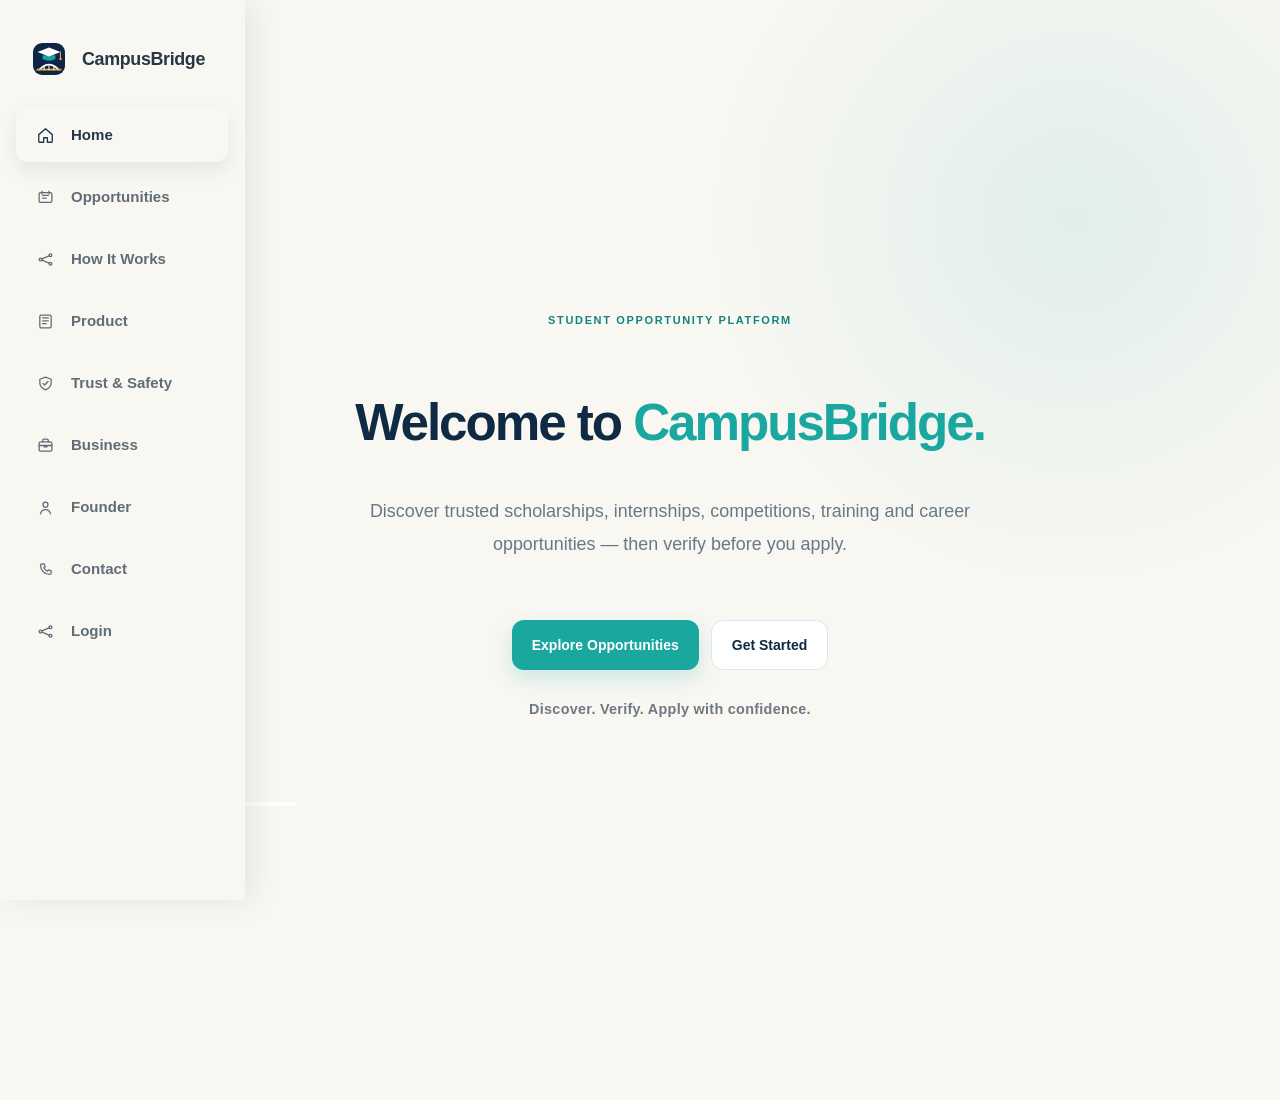
==== commit 55264491: "Fix mobile dropdown and move Login into menu" ====
--- a/index.html
+++ b/index.html
@@ -75,16 +75,11 @@
                     <span>Contact</span>
                 </a>
 
-            </nav>
-
-            <div class="public-sidebar-bottom">
-
-                <a href="login.html" class="public-login-link">
+            <a href="login.html" class="public-login-link">
                     <span class="public-sidebar-icon"><svg viewBox="0 0 24 24" aria-hidden="true"><circle cx="5" cy="12" r="2"/><circle cx="19" cy="6" r="2"/><circle cx="19" cy="18" r="2"/><path d="M7 11l10-4M7 13l10 4"/></svg></span>
                     <span>Login</span>
                 </a>
-
-            </div>
+            </nav>
 
         </aside>
 
--- a/style.css
+++ b/style.css
@@ -3529,3 +3529,107 @@
         font-size: 0.875rem;
     }
 }
+
+/* CampusBridge: compact dropdown navigation on mobile */
+@media (max-width: 760px) {
+    .public-sidebar {
+        position: relative;
+        z-index: 1000;
+        display: flex;
+        flex-direction: row;
+        flex-wrap: wrap;
+        align-items: center;
+        justify-content: space-between;
+        gap: 10px;
+    }
+
+    .public-sidebar .public-mobile-menu-toggle {
+        margin-left: auto;
+        flex-shrink: 0;
+    }
+
+    .public-sidebar .public-sidebar-nav {
+        display: none;
+        position: absolute;
+        top: calc(100% + 8px);
+        right: 14px;
+        left: auto;
+        width: min(280px, calc(100vw - 28px));
+        max-height: min(70vh, 480px);
+        overflow-y: auto;
+        padding: 12px;
+        flex-direction: column;
+        align-items: stretch;
+        gap: 4px;
+        background: #ffffff;
+        border: 1px solid #e5eaf2;
+        border-radius: 14px;
+        box-shadow: 0 14px 36px rgba(20, 35, 65, 0.18);
+    }
+
+    .public-sidebar.mobile-menu-open .public-sidebar-nav {
+        display: flex;
+    }
+
+    .public-sidebar .public-sidebar-nav .public-sidebar-link,
+    .public-sidebar .public-sidebar-nav .public-login-link {
+        display: flex;
+        align-items: center;
+        width: 100%;
+        min-height: 42px;
+        padding: 10px 12px;
+        border-radius: 9px;
+        text-align: left;
+        white-space: normal;
+    }
+
+    .public-sidebar .public-sidebar-nav .public-sidebar-link:hover,
+    .public-sidebar .public-sidebar-nav .public-login-link:hover {
+        background: #f2f6fc;
+    }
+}
+
+/* Final mobile dropdown and Login placement */
+@media (max-width: 760px) {
+    .public-sidebar {
+        position: relative;
+        z-index: 1000;
+        overflow: visible;
+    }
+
+    .public-sidebar .public-sidebar-nav {
+        display: none !important;
+        position: absolute;
+        top: calc(100% + 8px);
+        right: 14px;
+        left: auto;
+        width: min(280px, calc(100vw - 28px));
+        max-height: 70vh;
+        overflow-y: auto;
+        flex-direction: column;
+        align-items: stretch;
+        gap: 4px;
+        padding: 12px;
+        background: #fff;
+        border: 1px solid #e5eaf2;
+        border-radius: 14px;
+        box-shadow: 0 14px 36px rgba(20, 35, 65, .18);
+    }
+
+    .public-sidebar.mobile-menu-open .public-sidebar-nav {
+        display: flex !important;
+    }
+
+    .public-sidebar .public-sidebar-nav a {
+        display: flex;
+        align-items: center;
+        width: 100%;
+        min-height: 42px;
+        padding: 10px 12px;
+        border-radius: 9px;
+    }
+
+    .public-sidebar .public-sidebar-bottom {
+        display: none !important;
+    }
+}
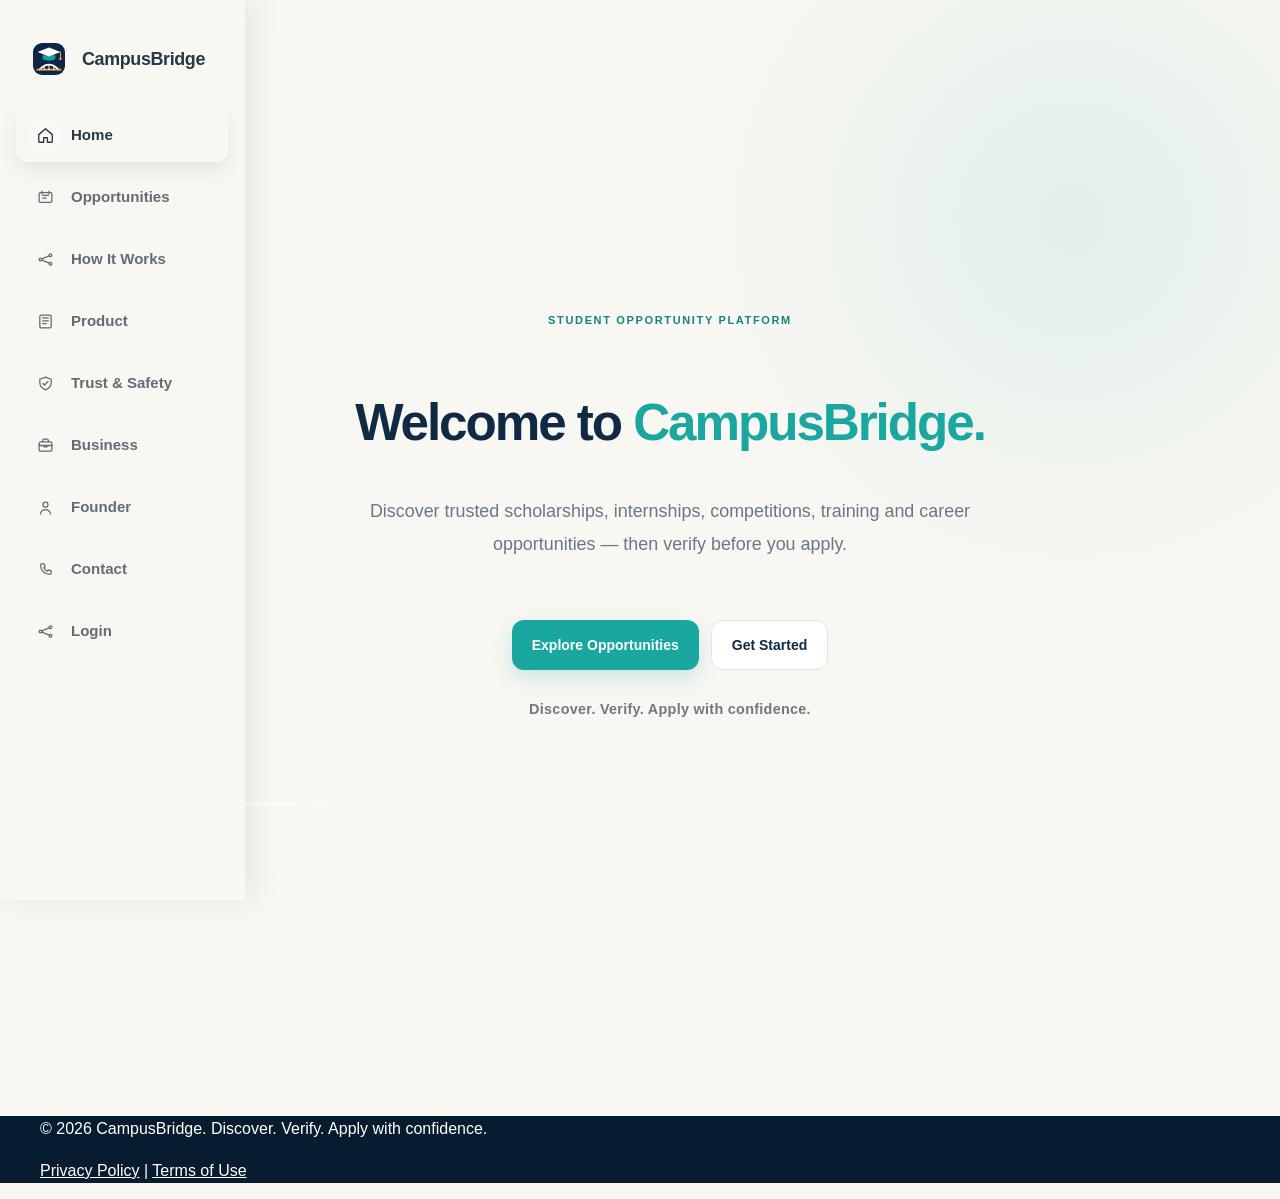
==== commit 23cfd779: "Add privacy policy and terms of use" ====
--- a/index.html
+++ b/index.html
@@ -199,6 +199,14 @@
 });
 </script>
 
-    <script src="script.js" defer></script>
+
+<footer class="site-footer">
+    <div class="container">
+        <p>&copy; 2026 CampusBridge. Discover. Verify. Apply with confidence.</p>
+        <p><a href="privacy.html">Privacy Policy</a> | <a href="terms.html">Terms of Use</a></p>
+    </div>
+</footer>
+
+<script src="script.js" defer></script>
 </body>
 </html>
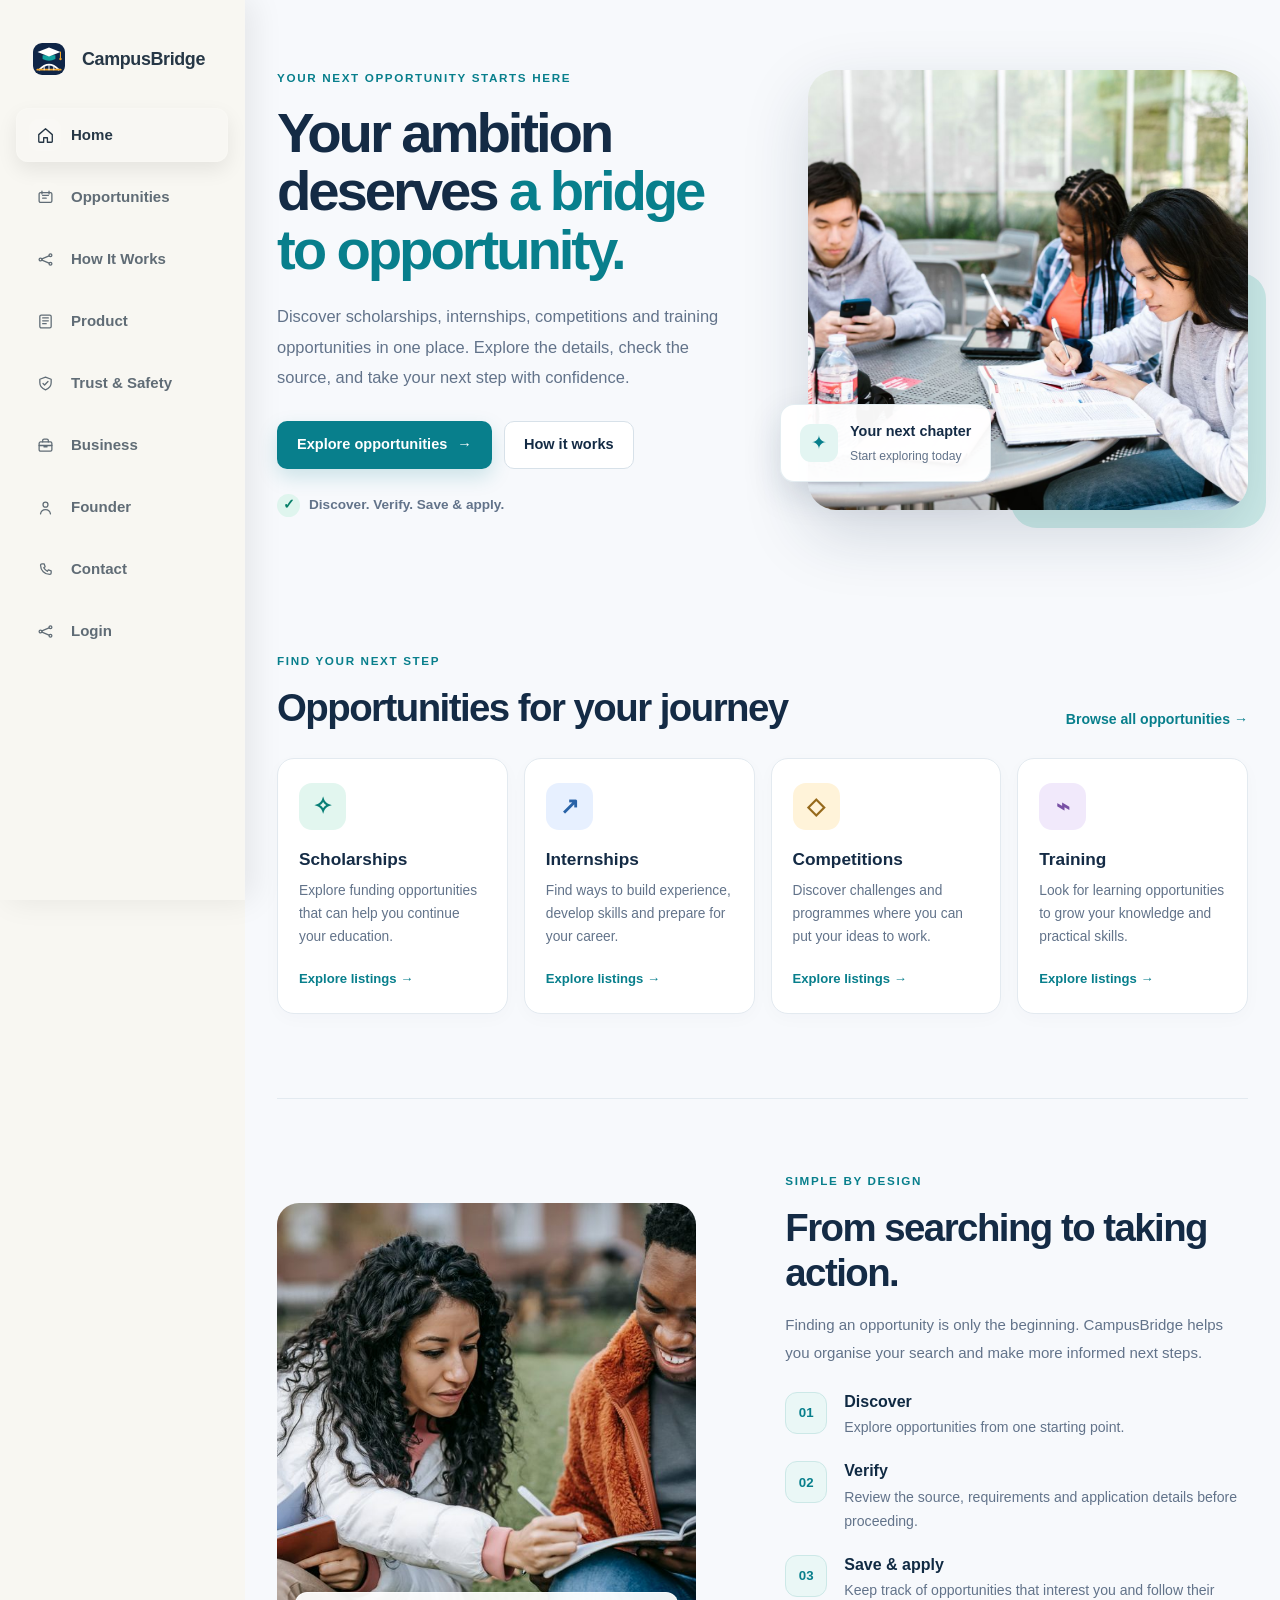
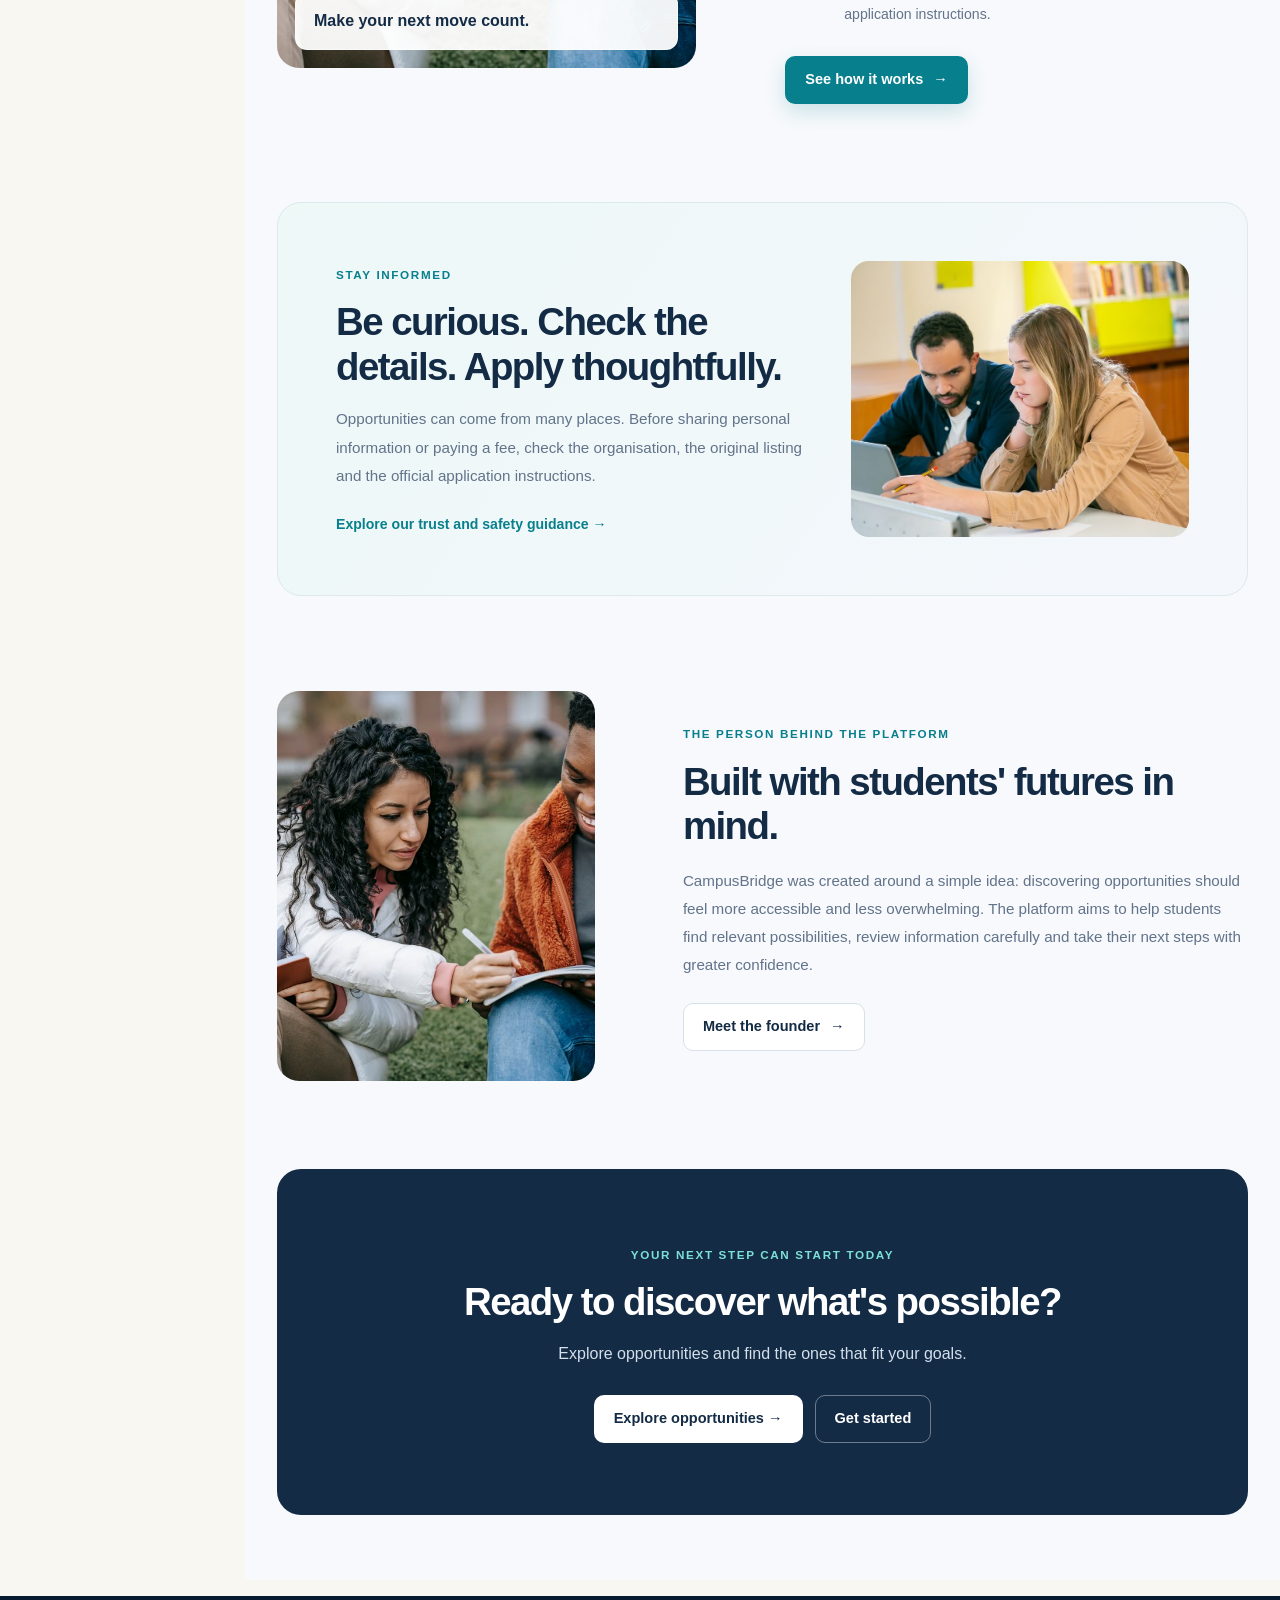
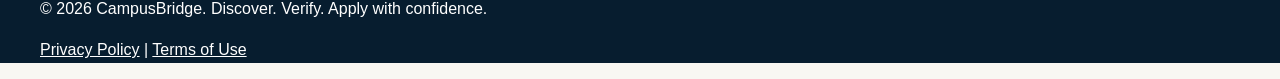
==== commit d2035369: "Redesign CampusBridge homepage" ====
--- a/index.html
+++ b/index.html
@@ -87,91 +87,168 @@
 
 
 
-    <main>
-
-        <!-- HERO -->
-        <!-- HERO -->
-        <section id="home" class="hero campusbridge-welcome">
-
-    <div class="container">
-
-        <div class="campusbridge-hero-slider" aria-label="CampusBridge introduction">
-
-            <article class="campusbridge-hero-slide active">
-                <span class="eyebrow">
-                    STUDENT OPPORTUNITY PLATFORM
-                </span>
-
-                <h1>
-                    Welcome to
-                    <span>CampusBridge.</span>
-                </h1>
-
-                <p class="hero-text">
-                    Discover trusted scholarships, internships, competitions,
-                    training and career opportunities — then verify before you apply.
-                </p>
-
-                <div class="hero-buttons">
-                    <a href="opportunities.html" class="btn btn-primary">
-                        Explore Opportunities
-                    </a>
-
-                    <a href="login.html" class="btn btn-secondary">
-                        Get Started
-                    </a>
-                </div>
-
-                <p class="welcome-caption">
-                    Discover. Verify. Apply with confidence.
-                </p>
-            </article>
-
-            <article class="campusbridge-hero-slide">
-                <span class="eyebrow">
-                    YOUR OPPORTUNITY BRIDGE
-                </span>
-
-                <h1>
-                    Your bridge to
-                    <span>opportunity.</span>
-                </h1>
-
-                <p class="hero-text">
-                    Find opportunities in one place and make more informed
-                    decisions before submitting an application.
-                </p>
-
-                <div class="hero-buttons">
-                    <a href="opportunities.html" class="btn btn-primary">
-                        Explore Opportunities
-                    </a>
-
-                    <a href="trust.html" class="btn btn-secondary">
-                        Learn About Trust
-                    </a>
-                </div>
-
-                <p class="welcome-caption">
-                    Discover. Verify. Apply with confidence.
-                </p>
-            </article>
-
-        </div>
-
-        <div class="campusbridge-hero-indicators" aria-hidden="true">
-            <span class="active"></span>
-            <span></span>
-        </div>
-
-    </div>
-
-</section>
-
-
-        <!-- ABOUT -->
-
-    </main>
+    <main class="cb-home">
+
+    <section class="cb-home-hero" id="home">
+        <div class="cb-home-hero-copy">
+            <span class="cb-home-eyebrow">YOUR NEXT OPPORTUNITY STARTS HERE</span>
+            <h1>Your ambition deserves <span>a bridge to opportunity.</span></h1>
+            <p>
+                Discover scholarships, internships, competitions and training
+                opportunities in one place. Explore the details, check the
+                source, and take your next step with confidence.
+            </p>
+            <div class="cb-home-actions">
+                <a href="opportunities.html" class="cb-home-btn cb-home-btn-primary">
+                    Explore opportunities <span aria-hidden="true">→</span>
+                </a>
+                <a href="how-it-works.html" class="cb-home-btn cb-home-btn-secondary">
+                    How it works
+                </a>
+            </div>
+            <div class="cb-home-promise">
+                <span aria-hidden="true">✓</span>
+                Discover. Verify. Save &amp; apply.
+            </div>
+        </div>
+
+        <div class="cb-home-hero-visual">
+            <img src="assets/images/students-hero.jpg"
+                 alt="University students learning and working together"
+                 fetchpriority="high">
+            <div class="cb-home-photo-note">
+                <span class="cb-home-note-icon" aria-hidden="true">✦</span>
+                <span><strong>Your next chapter</strong><small>Start exploring today</small></span>
+            </div>
+            <div class="cb-home-image-accent" aria-hidden="true"></div>
+        </div>
+    </section>
+
+    <section class="cb-home-categories" aria-labelledby="cb-category-title">
+        <div class="cb-home-section-heading">
+            <div>
+                <span class="cb-home-eyebrow">FIND YOUR NEXT STEP</span>
+                <h2 id="cb-category-title">Opportunities for your journey</h2>
+            </div>
+            <a class="cb-home-text-link" href="opportunities.html">
+                Browse all opportunities <span aria-hidden="true">→</span>
+            </a>
+        </div>
+
+        <div class="cb-home-category-grid">
+            <a class="cb-home-category" href="opportunities.html">
+                <span class="cb-home-category-icon cb-icon-teal" aria-hidden="true">✧</span>
+                <h3>Scholarships</h3>
+                <p>Explore funding opportunities that can help you continue your education.</p>
+                <span class="cb-home-card-link">Explore listings →</span>
+            </a>
+            <a class="cb-home-category" href="opportunities.html">
+                <span class="cb-home-category-icon cb-icon-blue" aria-hidden="true">↗</span>
+                <h3>Internships</h3>
+                <p>Find ways to build experience, develop skills and prepare for your career.</p>
+                <span class="cb-home-card-link">Explore listings →</span>
+            </a>
+            <a class="cb-home-category" href="opportunities.html">
+                <span class="cb-home-category-icon cb-icon-gold" aria-hidden="true">◇</span>
+                <h3>Competitions</h3>
+                <p>Discover challenges and programmes where you can put your ideas to work.</p>
+                <span class="cb-home-card-link">Explore listings →</span>
+            </a>
+            <a class="cb-home-category" href="opportunities.html">
+                <span class="cb-home-category-icon cb-icon-purple" aria-hidden="true">⌁</span>
+                <h3>Training</h3>
+                <p>Look for learning opportunities to grow your knowledge and practical skills.</p>
+                <span class="cb-home-card-link">Explore listings →</span>
+            </a>
+        </div>
+    </section>
+
+    <section class="cb-home-how" aria-labelledby="cb-how-title">
+        <div class="cb-home-how-image">
+            <img src="assets/images/students-collaboration.jpg"
+                 alt="Students collaborating on their studies">
+            <div class="cb-home-image-label">Make your next move count.</div>
+        </div>
+        <div class="cb-home-how-copy">
+            <span class="cb-home-eyebrow">SIMPLE BY DESIGN</span>
+            <h2 id="cb-how-title">From searching to taking action.</h2>
+            <p class="cb-home-section-intro">
+                Finding an opportunity is only the beginning. CampusBridge helps
+                you organise your search and make more informed next steps.
+            </p>
+            <div class="cb-home-step">
+                <span class="cb-home-step-number">01</span>
+                <div><h3>Discover</h3><p>Explore opportunities from one starting point.</p></div>
+            </div>
+            <div class="cb-home-step">
+                <span class="cb-home-step-number">02</span>
+                <div><h3>Verify</h3><p>Review the source, requirements and application details before proceeding.</p></div>
+            </div>
+            <div class="cb-home-step">
+                <span class="cb-home-step-number">03</span>
+                <div><h3>Save &amp; apply</h3><p>Keep track of opportunities that interest you and follow their application instructions.</p></div>
+            </div>
+            <a href="how-it-works.html" class="cb-home-btn cb-home-btn-primary">
+                See how it works <span aria-hidden="true">→</span>
+            </a>
+        </div>
+    </section>
+
+    <section class="cb-home-trust" aria-labelledby="cb-trust-title">
+        <div class="cb-home-trust-copy">
+            <span class="cb-home-eyebrow">STAY INFORMED</span>
+            <h2 id="cb-trust-title">Be curious. Check the details. Apply thoughtfully.</h2>
+            <p>
+                Opportunities can come from many places. Before sharing personal
+                information or paying a fee, check the organisation, the original
+                listing and the official application instructions.
+            </p>
+            <a href="trust.html" class="cb-home-text-link">
+                Explore our trust and safety guidance →
+            </a>
+        </div>
+        <img src="assets/images/students-learning.jpg"
+             alt="Students focused on learning together"
+             loading="lazy">
+    </section>
+
+    <section class="cb-home-founder" id="founder" aria-labelledby="cb-founder-title">
+        <div class="cb-home-founder-photo">
+            <img src="assets/images/students-collaboration.jpg"
+                 alt="Students collaborating on opportunities"
+                 loading="lazy">
+        </div>
+        <div class="cb-home-founder-copy">
+            <span class="cb-home-eyebrow">THE PERSON BEHIND THE PLATFORM</span>
+            <h2 id="cb-founder-title">Built with students' futures in mind.</h2>
+            <p>
+                CampusBridge was created around a simple idea: discovering
+                opportunities should feel more accessible and less overwhelming.
+                The platform aims to help students find relevant possibilities,
+                review information carefully and take their next steps with
+                greater confidence.
+            </p>
+            <a href="about.html" class="cb-home-btn cb-home-btn-secondary">
+                Meet the founder <span aria-hidden="true">→</span>
+            </a>
+        </div>
+    </section>
+
+    <section class="cb-home-final-cta">
+        <span class="cb-home-eyebrow">YOUR NEXT STEP CAN START TODAY</span>
+        <h2>Ready to discover what's possible?</h2>
+        <p>Explore opportunities and find the ones that fit your goals.</p>
+        <div class="cb-home-actions">
+            <a href="opportunities.html" class="cb-home-btn cb-home-btn-light">
+                Explore opportunities →
+            </a>
+            <a href="login.html" class="cb-home-btn cb-home-btn-outline">
+                Get started
+            </a>
+        </div>
+    </section>
+
+</main>
 
     </div>
 </div>
--- a/style.css
+++ b/style.css
@@ -3633,3 +3633,624 @@
         display: none !important;
     }
 }
+
+/* Opportunity details: keep metadata readable on narrow screens */
+.opportunity-details-meta {
+    display: flex;
+    flex-wrap: wrap;
+    align-items: flex-start;
+    gap: 8px 12px;
+    min-width: 0;
+    max-width: 100%;
+}
+
+.opportunity-details-meta > span {
+    min-width: 0;
+    max-width: 100%;
+    white-space: normal;
+    overflow-wrap: anywhere;
+    box-sizing: border-box;
+}
+
+@media (max-width: 420px) {
+    .opportunity-details-meta {
+        flex-direction: column;
+        align-items: stretch;
+    }
+
+    .opportunity-details-meta > span {
+        width: 100%;
+        line-height: 1.5;
+    }
+}
+
+/* Prevent opportunity details text from clipping on mobile */
+.opportunity-details-page,
+.opportunity-details-card,
+.opportunity-details-description,
+.opportunity-details-section,
+.opportunity-details-meta {
+    box-sizing: border-box;
+    min-width: 0;
+    max-width: 100%;
+}
+
+.opportunity-details-card {
+    margin-left: 0;
+    margin-right: 0;
+    padding-left: 16px;
+    padding-right: 16px;
+}
+
+.opportunity-details-meta > span {
+    display: block;
+    width: 100%;
+    padding-left: 0;
+    margin-left: 0;
+    text-indent: 0;
+    overflow-wrap: anywhere;
+}
+
+/* Saved opportunity actions */
+.listing-actions {
+    display: flex;
+    flex-wrap: wrap;
+    align-items: center;
+    gap: 9px;
+}
+
+.save-opportunity-button {
+    display: inline-flex;
+    align-items: center;
+    justify-content: center;
+    gap: 7px;
+    min-height: 40px;
+    padding: 10px 14px;
+    border: 1px solid var(--border);
+    border-radius: 9px;
+    background: #fff;
+    color: var(--navy);
+    font-size: 12px;
+    font-weight: 700;
+    cursor: pointer;
+    transition: background .18s ease, color .18s ease, border-color .18s ease, transform .18s ease;
+}
+
+.save-opportunity-button:hover {
+    background: var(--light-blue);
+    border-color: var(--teal);
+    transform: translateY(-1px);
+}
+
+.save-opportunity-button.is-saved {
+    color: #166534;
+    background: #f0fdf4;
+    border-color: #86efac;
+}
+
+.save-opportunity-button.is-saved:hover {
+    background: #dcfce7;
+    border-color: #4ade80;
+}
+
+.save-opportunity-button:disabled {
+    opacity: .65;
+    cursor: wait;
+    transform: none;
+}
+
+@media (max-width: 650px) {
+    .listing-actions {
+        width: 100%;
+    }
+
+    .listing-actions .listing-button,
+    .listing-actions .verify-button,
+    .listing-actions .save-opportunity-button {
+        width: 100%;
+        box-sizing: border-box;
+    }
+}
+
+/* =========================================
+   CAMPUSBRIDGE HOMEPAGE REFRESH
+   Scoped to index.html .cb-home
+   ========================================= */
+
+.cb-home {
+    --cb-ink: #142b45;
+    --cb-muted: #62738a;
+    --cb-teal: #087f8c;
+    --cb-teal-dark: #066773;
+    --cb-line: #e3eaf0;
+    color: var(--cb-ink);
+    background: #f7f9fc;
+    overflow: hidden;
+}
+
+.cb-home * { box-sizing: border-box; }
+
+.cb-home img {
+    display: block;
+    width: 100%;
+    height: 100%;
+    object-fit: cover;
+}
+
+.cb-home a { text-decoration: none; }
+
+.cb-home-hero,
+.cb-home-categories,
+.cb-home-how,
+.cb-home-trust,
+.cb-home-founder,
+.cb-home-final-cta {
+    width: min(1160px, calc(100% - 64px));
+    margin-inline: auto;
+}
+
+.cb-home-hero {
+    min-height: 590px;
+    padding-block: 64px 76px;
+    display: grid;
+    grid-template-columns: 1.03fr .97fr;
+    align-items: center;
+    gap: clamp(32px, 5vw, 70px);
+}
+
+.cb-home-hero-copy { position: relative; z-index: 1; }
+
+.cb-home-eyebrow {
+    display: inline-block;
+    margin-bottom: 17px;
+    color: var(--cb-teal);
+    font-size: .73rem;
+    font-weight: 800;
+    letter-spacing: .14em;
+    line-height: 1.5;
+}
+
+.cb-home-hero h1 {
+    max-width: 650px;
+    margin: 0 0 22px;
+    color: var(--cb-ink);
+    font-size: clamp(2.6rem, 4.4vw, 4.4rem);
+    font-weight: 800;
+    letter-spacing: -.055em;
+    line-height: 1.04;
+}
+
+.cb-home-hero h1 span { color: var(--cb-teal); }
+
+.cb-home-hero-copy > p,
+.cb-home-section-intro {
+    max-width: 550px;
+    color: var(--cb-muted);
+    font-size: 1.03rem;
+    line-height: 1.85;
+}
+
+.cb-home-actions {
+    display: flex;
+    flex-wrap: wrap;
+    align-items: center;
+    gap: 12px;
+    margin-top: 28px;
+}
+
+.cb-home-btn {
+    min-height: 48px;
+    padding: 13px 19px;
+    display: inline-flex;
+    align-items: center;
+    justify-content: center;
+    gap: 10px;
+    border: 1px solid transparent;
+    border-radius: 10px;
+    font-size: .91rem;
+    font-weight: 750;
+    line-height: 1.35;
+    transition: transform .2s ease, background .2s ease, box-shadow .2s ease;
+}
+
+.cb-home-btn:hover { transform: translateY(-2px); }
+
+.cb-home-btn-primary {
+    background: var(--cb-teal);
+    color: #fff;
+    box-shadow: 0 8px 20px rgba(8, 127, 140, .18);
+}
+
+.cb-home-btn-primary:hover { background: var(--cb-teal-dark); }
+
+.cb-home-btn-secondary {
+    color: var(--cb-ink);
+    background: #fff;
+    border-color: #d7e1e9;
+}
+
+.cb-home-btn-secondary:hover { background: #edf5f7; }
+
+.cb-home-promise {
+    display: flex;
+    align-items: center;
+    gap: 9px;
+    margin-top: 25px;
+    color: var(--cb-muted);
+    font-size: .85rem;
+    font-weight: 650;
+}
+
+.cb-home-promise span {
+    width: 23px;
+    height: 23px;
+    display: grid;
+    place-items: center;
+    border-radius: 50%;
+    background: #dff5ee;
+    color: #087f69;
+    font-weight: 900;
+}
+
+.cb-home-hero-visual {
+    position: relative;
+    min-width: 0;
+    height: 440px;
+    isolation: isolate;
+}
+
+.cb-home-hero-visual > img {
+    position: relative;
+    z-index: 1;
+    border-radius: 28px;
+    box-shadow: 0 24px 65px rgba(21, 48, 76, .17);
+}
+
+.cb-home-image-accent {
+    position: absolute;
+    z-index: -1;
+    right: -18px;
+    bottom: -18px;
+    width: 58%;
+    height: 58%;
+    border-radius: 26px;
+    background: #cdece9;
+}
+
+.cb-home-photo-note {
+    position: absolute;
+    z-index: 2;
+    left: -28px;
+    bottom: 28px;
+    display: flex;
+    align-items: center;
+    gap: 12px;
+    padding: 15px 19px;
+    border: 1px solid rgba(226, 235, 240, .9);
+    border-radius: 14px;
+    background: rgba(255,255,255,.96);
+    box-shadow: 0 12px 35px rgba(21, 48, 76, .14);
+}
+
+.cb-home-note-icon {
+    width: 38px;
+    height: 38px;
+    display: grid;
+    place-items: center;
+    border-radius: 11px;
+    background: #e3f5f2;
+    color: var(--cb-teal);
+    font-size: 1.2rem;
+}
+
+.cb-home-photo-note strong,
+.cb-home-photo-note small { display: block; }
+
+.cb-home-photo-note strong { font-size: .9rem; }
+.cb-home-photo-note small { margin-top: 4px; color: var(--cb-muted); font-size: .76rem; }
+
+.cb-home-categories { padding-block: 54px 84px; }
+
+.cb-home-section-heading {
+    display: flex;
+    justify-content: space-between;
+    align-items: end;
+    gap: 20px;
+    margin-bottom: 27px;
+}
+
+.cb-home-section-heading h2,
+.cb-home-how h2,
+.cb-home-trust h2,
+.cb-home-founder h2,
+.cb-home-final-cta h2 {
+    margin: 0;
+    color: var(--cb-ink);
+    font-size: clamp(1.85rem, 3vw, 2.65rem);
+    font-weight: 800;
+    letter-spacing: -.04em;
+    line-height: 1.16;
+}
+
+.cb-home-text-link {
+    color: var(--cb-teal);
+    font-size: .88rem;
+    font-weight: 750;
+}
+
+.cb-home-text-link:hover { color: var(--cb-teal-dark); }
+
+.cb-home-category-grid {
+    display: grid;
+    grid-template-columns: repeat(4, minmax(0, 1fr));
+    gap: 16px;
+}
+
+.cb-home-category {
+    min-height: 240px;
+    padding: 24px 21px;
+    display: flex;
+    flex-direction: column;
+    align-items: flex-start;
+    border: 1px solid var(--cb-line);
+    border-radius: 17px;
+    background: #fff;
+    box-shadow: 0 5px 18px rgba(28, 51, 74, .025);
+    transition: transform .2s ease, border-color .2s ease, box-shadow .2s ease;
+}
+
+.cb-home-category:hover {
+    transform: translateY(-4px);
+    border-color: #b6dcdf;
+    box-shadow: 0 14px 28px rgba(28, 51, 74, .08);
+}
+
+.cb-home-category-icon {
+    width: 47px;
+    height: 47px;
+    margin-bottom: 20px;
+    display: grid;
+    place-items: center;
+    border-radius: 13px;
+    font-size: 1.45rem;
+    font-weight: 800;
+}
+
+.cb-icon-teal { color: #087f76; background: #e2f6ef; }
+.cb-icon-blue { color: #2862a7; background: #e7f0ff; }
+.cb-icon-gold { color: #96691b; background: #fff3d9; }
+.cb-icon-purple { color: #7850a5; background: #f1e9fb; }
+
+.cb-home-category h3 {
+    margin: 0 0 9px;
+    color: var(--cb-ink);
+    font-size: 1.08rem;
+}
+
+.cb-home-category p {
+    margin: 0 0 19px;
+    color: var(--cb-muted);
+    font-size: .86rem;
+    line-height: 1.7;
+}
+
+.cb-home-card-link {
+    margin-top: auto;
+    color: var(--cb-teal);
+    font-size: .82rem;
+    font-weight: 750;
+}
+
+.cb-home-how {
+    padding-block: 68px;
+    display: grid;
+    grid-template-columns: .95fr 1.05fr;
+    align-items: center;
+    gap: clamp(38px, 7vw, 92px);
+    border-top: 1px solid var(--cb-line);
+}
+
+.cb-home-how-image {
+    position: relative;
+    height: 465px;
+}
+
+.cb-home-how-image img { border-radius: 22px; }
+
+.cb-home-image-label {
+    position: absolute;
+    left: 18px;
+    right: 18px;
+    bottom: 18px;
+    padding: 15px 18px;
+    border: 1px solid rgba(255,255,255,.55);
+    border-radius: 12px;
+    background: rgba(255,255,255,.94);
+    color: var(--cb-ink);
+    font-weight: 750;
+}
+
+.cb-home-how-copy h2 { margin-bottom: 16px; }
+
+.cb-home-section-intro {
+    margin: 0 0 25px;
+    font-size: .94rem;
+}
+
+.cb-home-step {
+    display: grid;
+    grid-template-columns: 44px 1fr;
+    gap: 15px;
+    margin-block: 21px;
+}
+
+.cb-home-step-number {
+    width: 42px;
+    height: 42px;
+    display: grid;
+    place-items: center;
+    border: 1px solid #cce8e7;
+    border-radius: 12px;
+    background: #eaf7f6;
+    color: var(--cb-teal);
+    font-size: .83rem;
+    font-weight: 850;
+}
+
+.cb-home-step h3 { margin: 1px 0 5px; font-size: 1rem; }
+.cb-home-step p { margin: 0; color: var(--cb-muted); font-size: .88rem; line-height: 1.7; }
+.cb-home-how-copy > .cb-home-btn { margin-top: 8px; }
+
+.cb-home-trust {
+    margin-top: 30px;
+    margin-bottom: 80px;
+    padding: clamp(28px, 5vw, 58px);
+    display: grid;
+    grid-template-columns: 1fr .72fr;
+    align-items: center;
+    gap: 45px;
+    border: 1px solid #dce9ed;
+    border-radius: 24px;
+    background: linear-gradient(125deg, #edf8f7 0%, #f4f7fc 100%);
+}
+
+.cb-home-trust h2 { max-width: 590px; margin-bottom: 16px; }
+
+.cb-home-trust p,
+.cb-home-founder-copy > p {
+    color: var(--cb-muted);
+    font-size: .95rem;
+    line-height: 1.85;
+}
+
+.cb-home-trust .cb-home-text-link { display: inline-block; margin-top: 8px; }
+
+.cb-home-trust > img {
+    min-height: 245px;
+    max-height: 310px;
+    border-radius: 18px;
+}
+
+.cb-home-founder {
+    padding-block: 15px 88px;
+    display: grid;
+    grid-template-columns: .72fr 1.28fr;
+    align-items: center;
+    gap: clamp(35px, 7vw, 88px);
+}
+
+.cb-home-founder-photo {
+    height: 390px;
+    overflow: hidden;
+    border-radius: 22px;
+    background: #e8edf2;
+}
+
+.cb-home-founder-photo img { object-position: center 35%; }
+
+.cb-home-founder-copy h2 { margin-bottom: 18px; }
+.cb-home-founder-copy > p { margin-bottom: 24px; }
+
+.cb-home-final-cta {
+    margin-bottom: 65px;
+    padding: clamp(38px, 6vw, 72px) 25px;
+    text-align: center;
+    border-radius: 24px;
+    background: #142b45;
+    color: #fff;
+}
+
+.cb-home-final-cta .cb-home-eyebrow { color: #7de0d5; }
+.cb-home-final-cta h2 { color: #fff; }
+.cb-home-final-cta > p { margin: 15px 0 0; color: #d3dfeb; line-height: 1.7; }
+.cb-home-final-cta .cb-home-actions { justify-content: center; }
+
+.cb-home-btn-light { background: #fff; color: #142b45; }
+.cb-home-btn-light:hover { background: #eaf7f6; }
+.cb-home-btn-outline { color: #fff; border-color: rgba(255,255,255,.38); background: transparent; }
+.cb-home-btn-outline:hover { background: rgba(255,255,255,.09); }
+
+.cb-home a:focus-visible {
+    outline: 3px solid #20a6b1;
+    outline-offset: 4px;
+}
+
+@media (max-width: 1050px) {
+    .cb-home-hero,
+    .cb-home-categories,
+    .cb-home-how,
+    .cb-home-trust,
+    .cb-home-founder,
+    .cb-home-final-cta {
+        width: min(100% - 42px, 900px);
+    }
+
+    .cb-home-hero { gap: 32px; }
+    .cb-home-hero-visual { height: 390px; }
+    .cb-home-category-grid { grid-template-columns: repeat(2, minmax(0, 1fr)); }
+    .cb-home-category { min-height: 210px; }
+}
+
+@media (max-width: 700px) {
+    .cb-home-hero,
+    .cb-home-categories,
+    .cb-home-how,
+    .cb-home-trust,
+    .cb-home-founder,
+    .cb-home-final-cta {
+        width: calc(100% - 36px);
+    }
+
+    .cb-home-hero {
+        min-height: auto;
+        padding-block: 44px 58px;
+        grid-template-columns: 1fr;
+        gap: 36px;
+    }
+
+    .cb-home-hero h1 { font-size: clamp(2.45rem, 11vw, 3.7rem); }
+    .cb-home-hero-copy > p { font-size: .96rem; }
+    .cb-home-hero-visual { height: clamp(260px, 74vw, 420px); margin-inline: 8px; }
+    .cb-home-photo-note { left: -8px; bottom: 15px; padding: 12px; }
+    .cb-home-image-accent { right: -8px; bottom: -9px; }
+    .cb-home-categories { padding-block: 40px 55px; }
+    .cb-home-section-heading { align-items: flex-start; flex-direction: column; gap: 12px; }
+    .cb-home-category-grid { gap: 12px; }
+    .cb-home-category { padding: 18px 15px; min-height: 225px; }
+    .cb-home-category-icon { margin-bottom: 15px; }
+    .cb-home-category p { font-size: .82rem; }
+    .cb-home-how { padding-block: 45px; grid-template-columns: 1fr; gap: 30px; }
+    .cb-home-how-image { height: clamp(250px, 72vw, 390px); }
+    .cb-home-trust { margin-top: 15px; margin-bottom: 55px; padding: 24px; grid-template-columns: 1fr; gap: 24px; }
+    .cb-home-trust > img { min-height: 210px; max-height: 270px; }
+    .cb-home-founder { padding-bottom: 55px; grid-template-columns: 1fr; gap: 27px; }
+    .cb-home-founder-photo { height: min(105vw, 420px); }
+    .cb-home-final-cta { margin-bottom: 38px; }
+}
+
+@media (max-width: 420px) {
+    .cb-home-hero,
+    .cb-home-categories,
+    .cb-home-how,
+    .cb-home-trust,
+    .cb-home-founder,
+    .cb-home-final-cta {
+        width: calc(100% - 28px);
+    }
+
+    .cb-home-category-grid { grid-template-columns: 1fr; }
+    .cb-home-category { min-height: auto; }
+    .cb-home-actions { align-items: stretch; flex-direction: column; }
+    .cb-home-actions .cb-home-btn { width: 100%; }
+    .cb-home-hero h1 { font-size: 2.55rem; }
+}
+
+@media (prefers-reduced-motion: reduce) {
+    .cb-home *,
+    .cb-home *::before,
+    .cb-home *::after {
+        scroll-behavior: auto !important;
+        transition-duration: .01ms !important;
+        animation-duration: .01ms !important;
+    }
+}
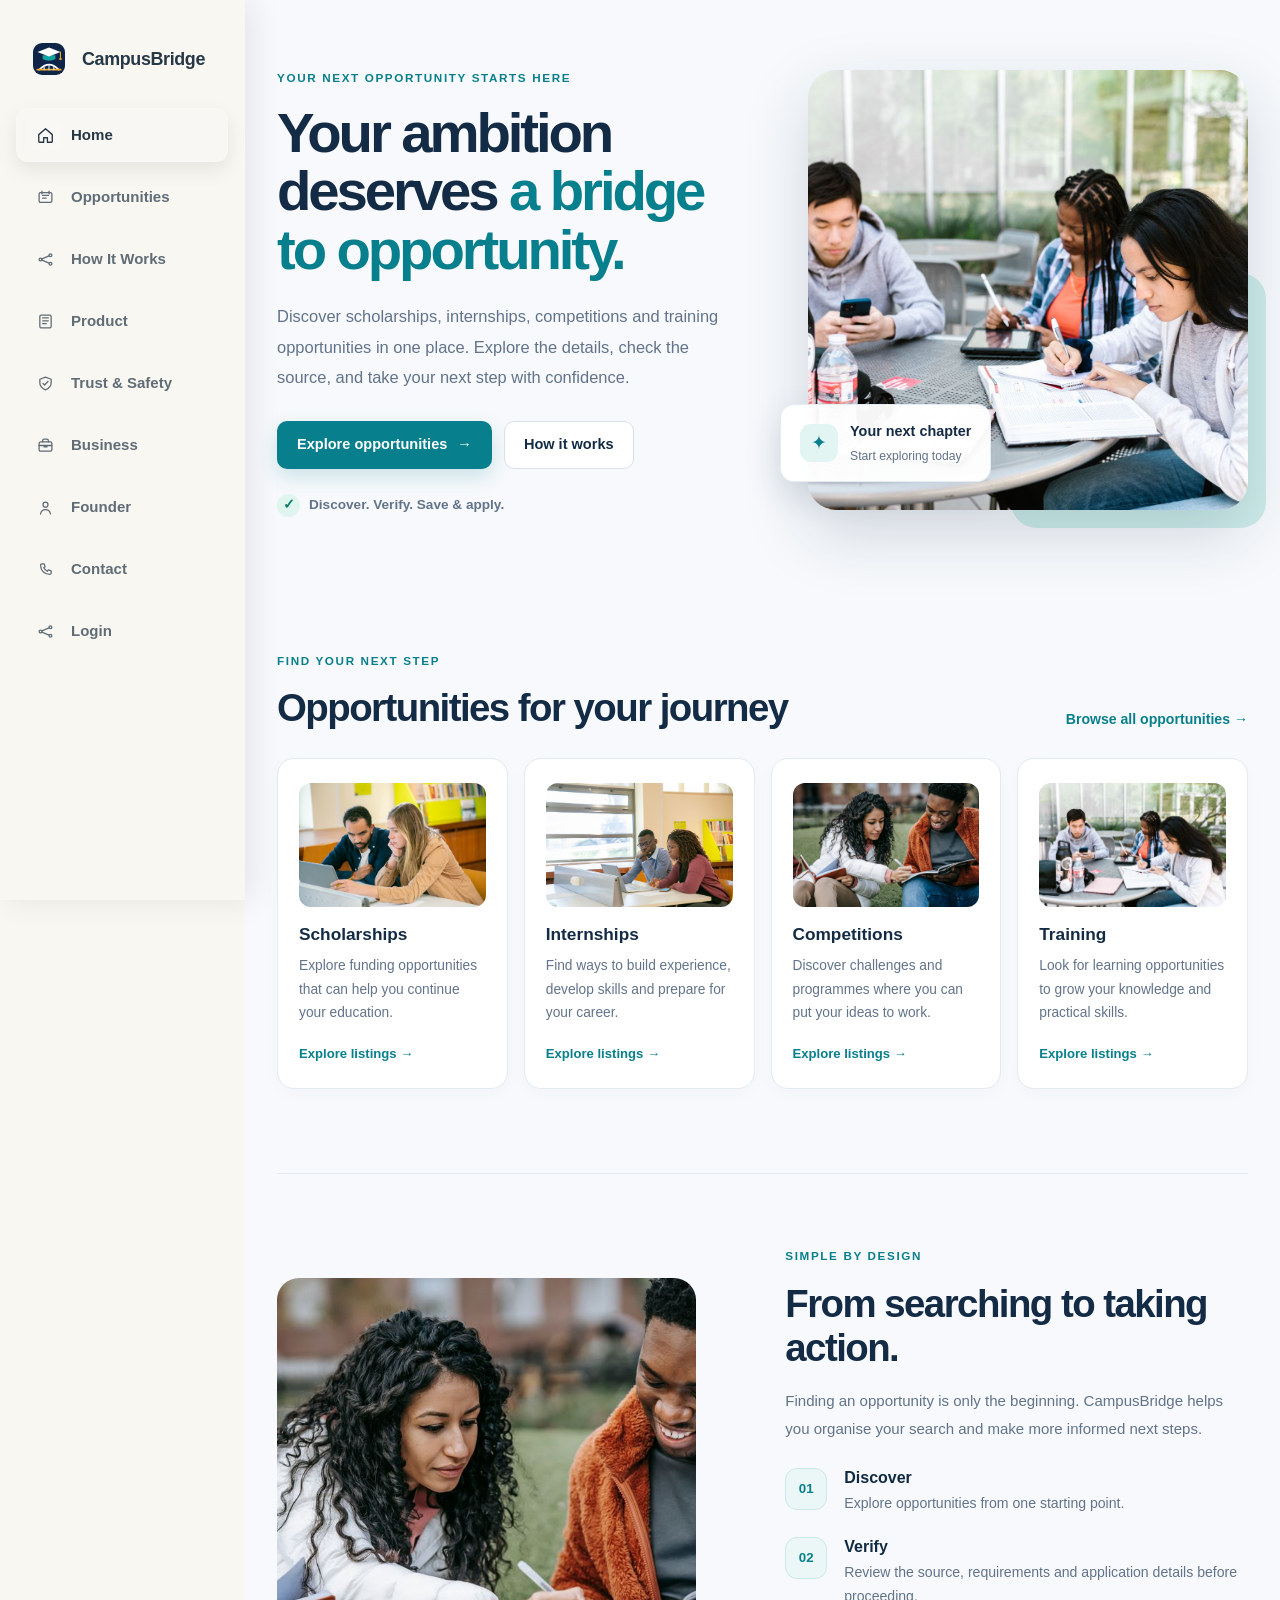
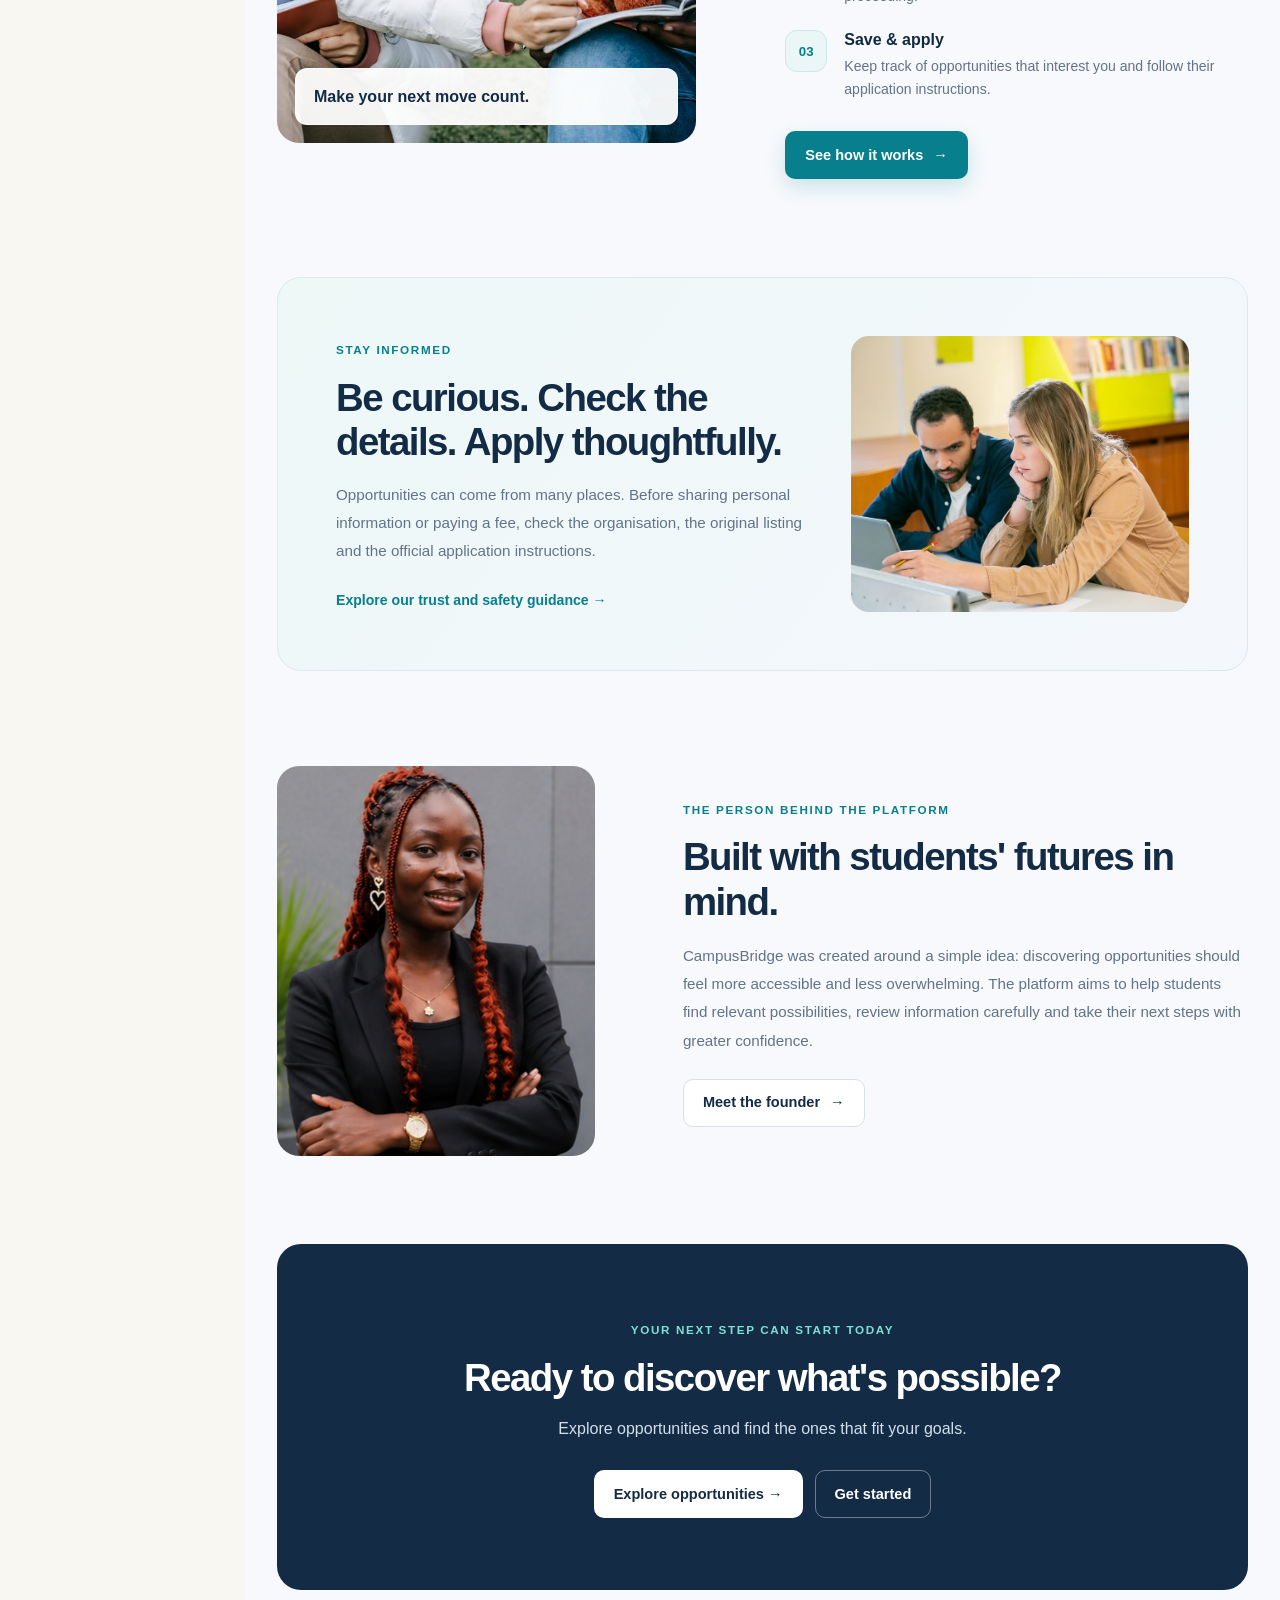
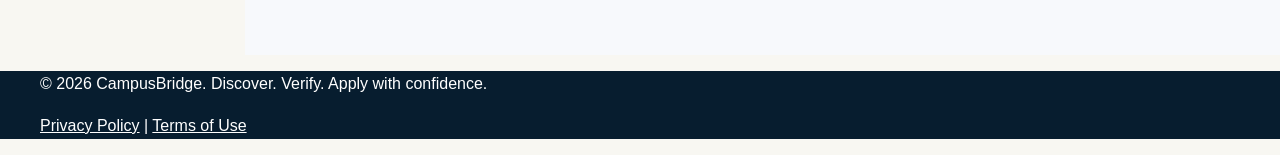
==== commit db70e87a: "Add founder portrait and homepage category images" ====
--- a/index.html
+++ b/index.html
@@ -137,25 +137,25 @@
 
         <div class="cb-home-category-grid">
             <a class="cb-home-category" href="opportunities.html">
-                <span class="cb-home-category-icon cb-icon-teal" aria-hidden="true">✧</span>
+                <img class="cb-home-category-image" src="assets/images/students-learning.jpg" alt="" loading="lazy">
                 <h3>Scholarships</h3>
                 <p>Explore funding opportunities that can help you continue your education.</p>
                 <span class="cb-home-card-link">Explore listings →</span>
             </a>
             <a class="cb-home-category" href="opportunities.html">
-                <span class="cb-home-category-icon cb-icon-blue" aria-hidden="true">↗</span>
+                <img class="cb-home-category-image" src="assets/images/students-careers.jpg" alt="" loading="lazy">
                 <h3>Internships</h3>
                 <p>Find ways to build experience, develop skills and prepare for your career.</p>
                 <span class="cb-home-card-link">Explore listings →</span>
             </a>
             <a class="cb-home-category" href="opportunities.html">
-                <span class="cb-home-category-icon cb-icon-gold" aria-hidden="true">◇</span>
+                <img class="cb-home-category-image" src="assets/images/students-collaboration.jpg" alt="" loading="lazy">
                 <h3>Competitions</h3>
                 <p>Discover challenges and programmes where you can put your ideas to work.</p>
                 <span class="cb-home-card-link">Explore listings →</span>
             </a>
             <a class="cb-home-category" href="opportunities.html">
-                <span class="cb-home-category-icon cb-icon-purple" aria-hidden="true">⌁</span>
+                <img class="cb-home-category-image" src="assets/images/students-hero.jpg" alt="" loading="lazy">
                 <h3>Training</h3>
                 <p>Look for learning opportunities to grow your knowledge and practical skills.</p>
                 <span class="cb-home-card-link">Explore listings →</span>
@@ -214,8 +214,8 @@
 
     <section class="cb-home-founder" id="founder" aria-labelledby="cb-founder-title">
         <div class="cb-home-founder-photo">
-            <img src="assets/images/students-collaboration.jpg"
-                 alt="Students collaborating on opportunities"
+            <img src="assets/images/founder.png"
+                 alt="Che Mbali Xaveria Fuen, founder of CampusBridge"
                  loading="lazy">
         </div>
         <div class="cb-home-founder-copy">
--- a/style.css
+++ b/style.css
@@ -4254,3 +4254,44 @@
         animation-duration: .01ms !important;
     }
 }
+
+
+/* CampusBridge homepage image enhancements */
+.cb-home-category {
+    overflow: hidden;
+}
+
+.cb-home-category-image {
+    display: block;
+    width: 100%;
+    height: 140px;
+    object-fit: cover;
+    object-position: center;
+    border-radius: 12px;
+    margin-bottom: 18px;
+    transition: transform 0.25s ease;
+}
+
+.cb-home-category:hover .cb-home-category-image {
+    transform: scale(1.025);
+}
+
+.cb-home-founder-photo img {
+    display: block;
+    width: 100%;
+    height: 100%;
+    min-height: 320px;
+    object-fit: cover;
+    object-position: center 30%;
+}
+
+@media (max-width: 700px) {
+    .cb-home-category-image {
+        height: 160px;
+    }
+
+    .cb-home-founder-photo img {
+        min-height: 260px;
+        max-height: 380px;
+    }
+}
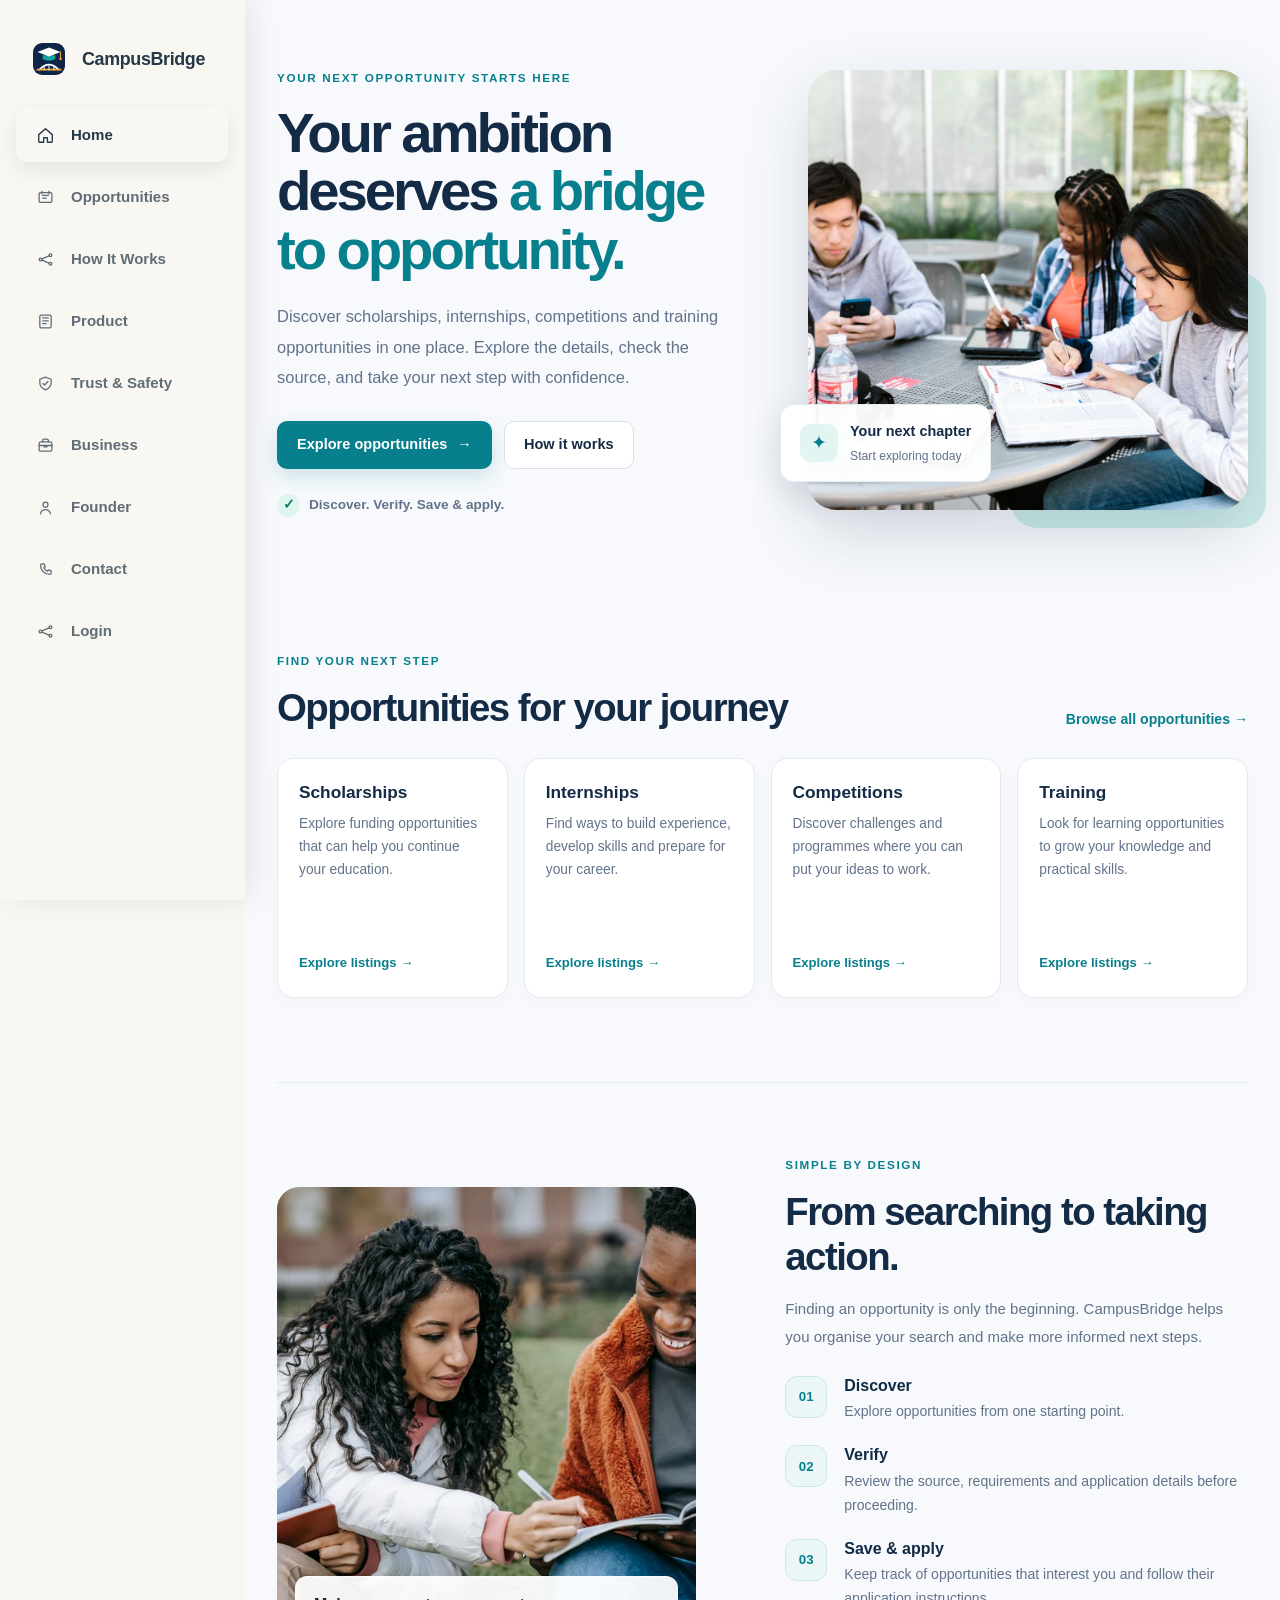
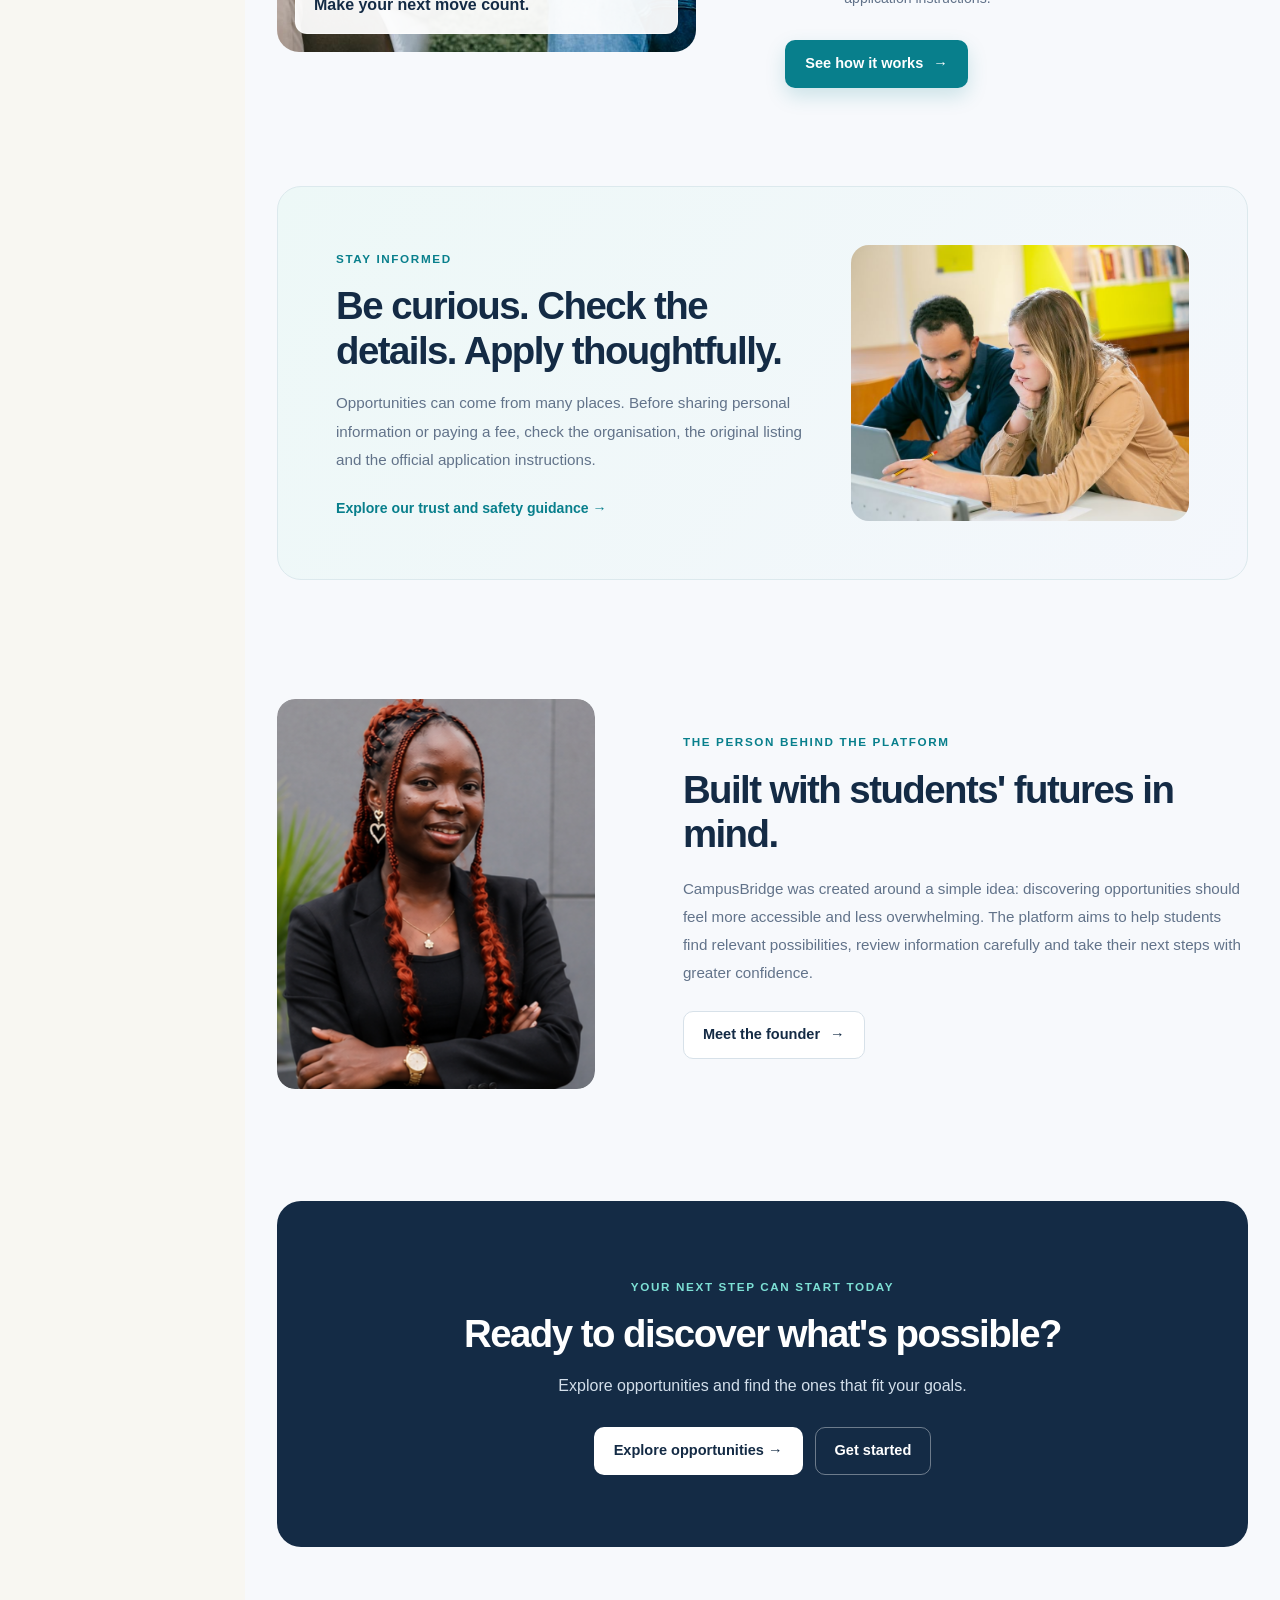
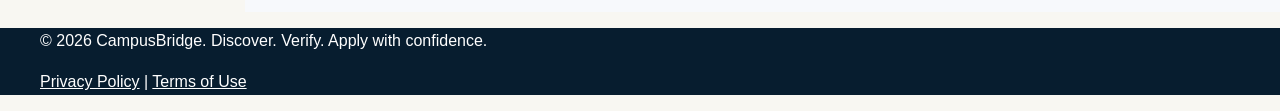
==== commit 65c12a3c: "Simplify homepage and refine founder section" ====
--- a/index.html
+++ b/index.html
@@ -137,25 +137,21 @@
 
         <div class="cb-home-category-grid">
             <a class="cb-home-category" href="opportunities.html">
-                <img class="cb-home-category-image" src="assets/images/students-learning.jpg" alt="" loading="lazy">
                 <h3>Scholarships</h3>
                 <p>Explore funding opportunities that can help you continue your education.</p>
                 <span class="cb-home-card-link">Explore listings →</span>
             </a>
             <a class="cb-home-category" href="opportunities.html">
-                <img class="cb-home-category-image" src="assets/images/students-careers.jpg" alt="" loading="lazy">
                 <h3>Internships</h3>
                 <p>Find ways to build experience, develop skills and prepare for your career.</p>
                 <span class="cb-home-card-link">Explore listings →</span>
             </a>
             <a class="cb-home-category" href="opportunities.html">
-                <img class="cb-home-category-image" src="assets/images/students-collaboration.jpg" alt="" loading="lazy">
                 <h3>Competitions</h3>
                 <p>Discover challenges and programmes where you can put your ideas to work.</p>
                 <span class="cb-home-card-link">Explore listings →</span>
             </a>
             <a class="cb-home-category" href="opportunities.html">
-                <img class="cb-home-category-image" src="assets/images/students-hero.jpg" alt="" loading="lazy">
                 <h3>Training</h3>
                 <p>Look for learning opportunities to grow your knowledge and practical skills.</p>
                 <span class="cb-home-card-link">Explore listings →</span>
@@ -214,9 +210,7 @@
 
     <section class="cb-home-founder" id="founder" aria-labelledby="cb-founder-title">
         <div class="cb-home-founder-photo">
-            <img src="assets/images/founder.png"
-                 alt="Che Mbali Xaveria Fuen, founder of CampusBridge"
-                 loading="lazy">
+            <img src="assets/images/founder.png" alt="Che Mbali Xaveria Fuen, founder of CampusBridge" loading="lazy">
         </div>
         <div class="cb-home-founder-copy">
             <span class="cb-home-eyebrow">THE PERSON BEHIND THE PLATFORM</span>
--- a/style.css
+++ b/style.css
@@ -4256,42 +4256,38 @@
 }
 
 
-/* CampusBridge homepage image enhancements */
+
+/* CampusBridge: calm, spacious homepage */
 .cb-home-category {
     overflow: hidden;
 }
-
 .cb-home-category-image {
-    display: block;
+    display: none !important;
+}
+.cb-home-founder-photo {
     width: 100%;
-    height: 140px;
-    object-fit: cover;
-    object-position: center;
-    border-radius: 12px;
-    margin-bottom: 18px;
-    transition: transform 0.25s ease;
-}
-
-.cb-home-category:hover .cb-home-category-image {
-    transform: scale(1.025);
-}
-
+    max-width: 440px;
+    margin: 1.5rem auto;
+    overflow: hidden;
+    border-radius: 18px;
+    background: #f3f6f8;
+}
 .cb-home-founder-photo img {
     display: block;
     width: 100%;
-    height: 100%;
-    min-height: 320px;
+    max-height: 430px;
     object-fit: cover;
-    object-position: center 30%;
-}
-
+    object-position: center 28%;
+    border-radius: 18px;
+}
+@media (min-width: 900px) {
+    .cb-home-founder-photo {
+        margin-left: 0;
+        margin-right: 0;
+    }
+}
 @media (max-width: 700px) {
-    .cb-home-category-image {
-        height: 160px;
-    }
-
-    .cb-home-founder-photo img {
-        min-height: 260px;
-        max-height: 380px;
-    }
-}
+    .cb-home-founder-photo {
+        max-width: 100%;
+    }
+}
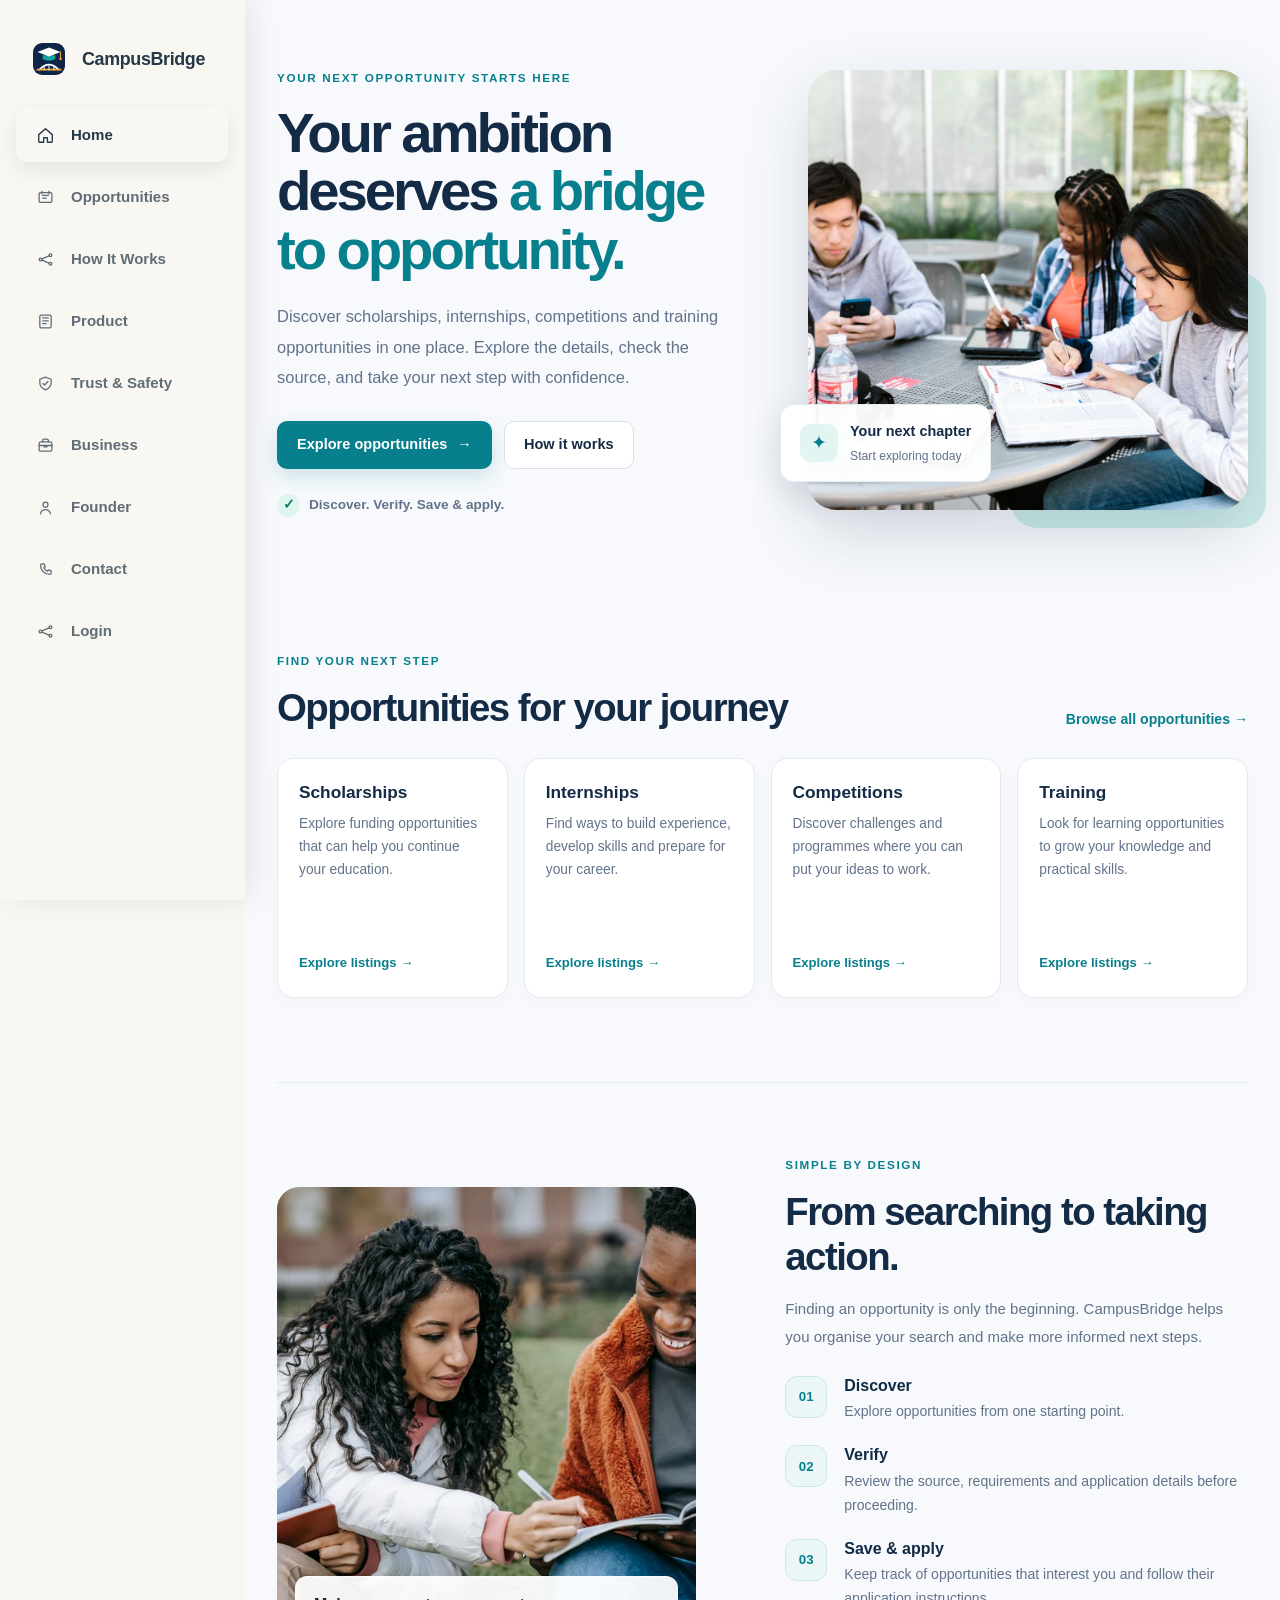
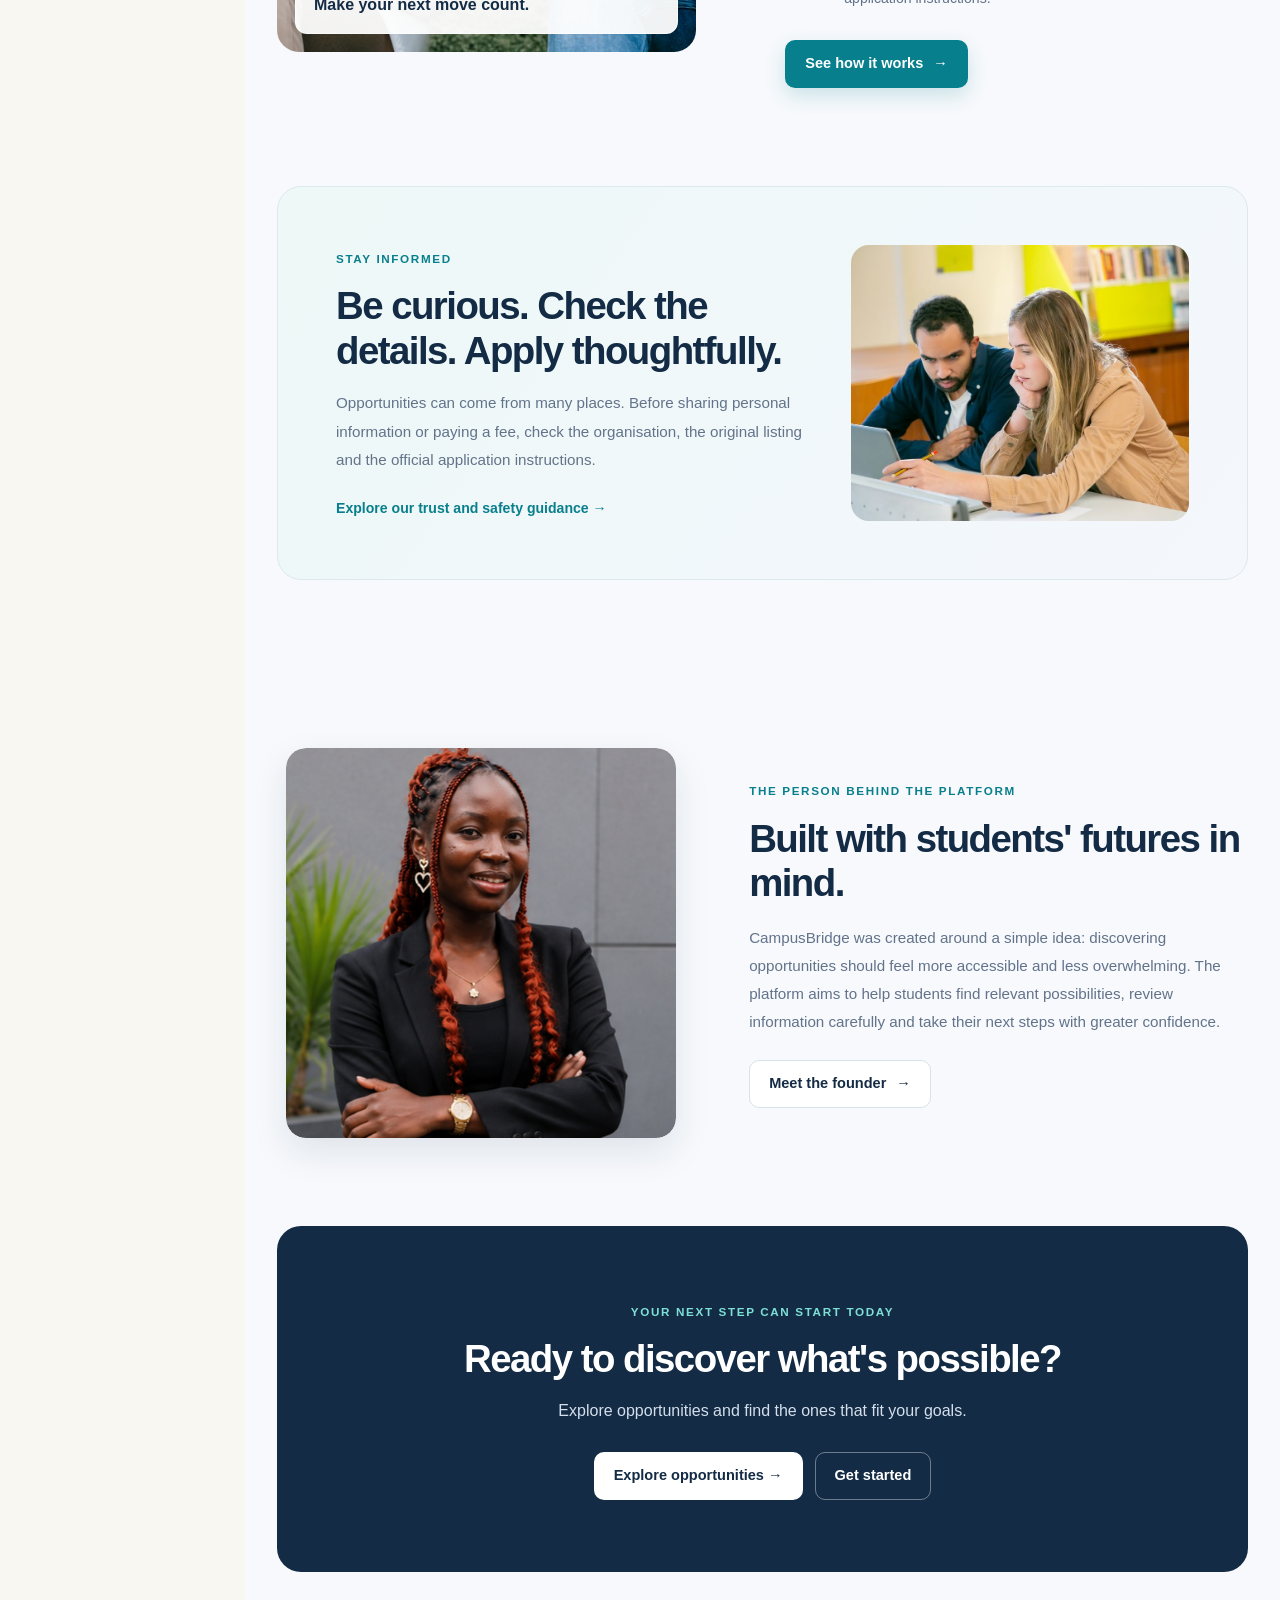
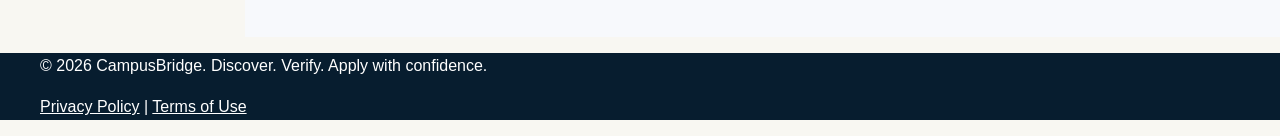
==== commit 10bb971b: "Fix founder portrait and enrich public pages" ====
--- a/index.html
+++ b/index.html
@@ -209,9 +209,7 @@
     </section>
 
     <section class="cb-home-founder" id="founder" aria-labelledby="cb-founder-title">
-        <div class="cb-home-founder-photo">
-            <img src="assets/images/founder.png" alt="Che Mbali Xaveria Fuen, founder of CampusBridge" loading="lazy">
-        </div>
+        <div class="cb-home-founder-photo"><img src="assets/images/founder.png" alt="Che Mbali Xaveria Fuen, founder of CampusBridge" loading="lazy"></div>
         <div class="cb-home-founder-copy">
             <span class="cb-home-eyebrow">THE PERSON BEHIND THE PLATFORM</span>
             <h2 id="cb-founder-title">Built with students' futures in mind.</h2>
--- a/style.css
+++ b/style.css
@@ -4291,3 +4291,70 @@
         max-width: 100%;
     }
 }
+
+
+/* CampusBridge visual polish */
+.cb-home-founder {
+    display: grid;
+    grid-template-columns: minmax(0, 0.9fr) minmax(0, 1.1fr);
+    align-items: center;
+    gap: clamp(24px, 5vw, 64px);
+    padding-block: clamp(48px, 7vw, 88px);
+}
+.cb-home-founder-photo {
+    width: 100%;
+    max-width: 390px;
+    margin: 0 auto;
+    overflow: hidden;
+    border-radius: 20px;
+    background: #f2f5f8;
+    box-shadow: 0 14px 36px rgba(20, 40, 70, 0.10);
+}
+.cb-home-founder-photo img,
+.cb-about-founder-portrait img {
+    display: block;
+    width: 100%;
+    max-height: 440px;
+    object-fit: cover;
+    object-position: center 25%;
+    border-radius: 20px;
+}
+.cb-about-founder-portrait {
+    width: min(100%, 390px);
+    margin: 28px auto;
+    overflow: hidden;
+    border-radius: 20px;
+    background: #f2f5f8;
+    box-shadow: 0 14px 36px rgba(20, 40, 70, 0.10);
+}
+.cb-page-feature-visual {
+    width: min(100%, 720px);
+    margin: 28px auto 36px;
+    overflow: hidden;
+    border-radius: 18px;
+}
+.cb-page-feature-visual img {
+    display: block;
+    width: 100%;
+    max-height: 280px;
+    object-fit: cover;
+    object-position: center;
+    border-radius: 18px;
+}
+@media (max-width: 760px) {
+    .cb-home-founder {
+        grid-template-columns: minmax(0, 1fr);
+        gap: 24px;
+    }
+    .cb-home-founder-photo,
+    .cb-about-founder-portrait {
+        width: min(100%, 360px);
+    }
+    .cb-home-founder-photo img,
+    .cb-about-founder-portrait img {
+        max-height: 380px;
+    }
+    .cb-page-feature-visual img {
+        max-height: 220px;
+    }
+}
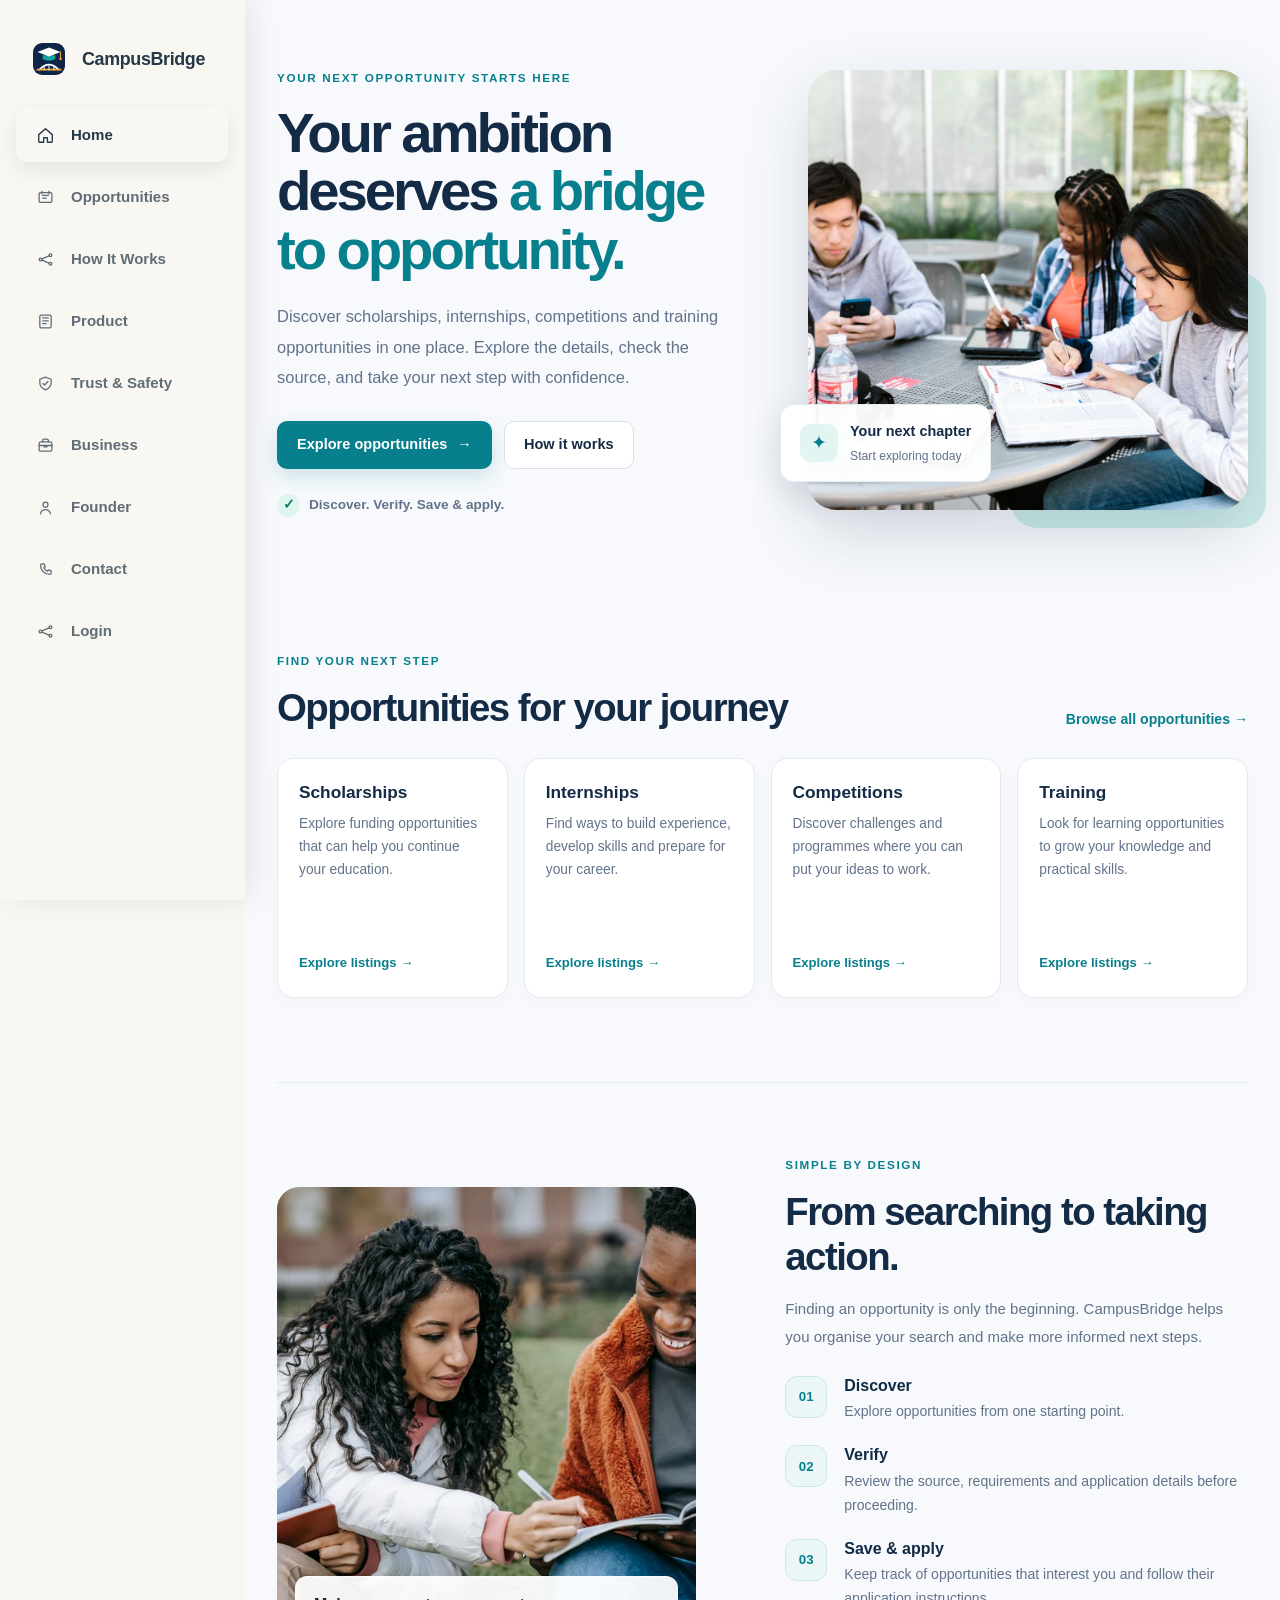
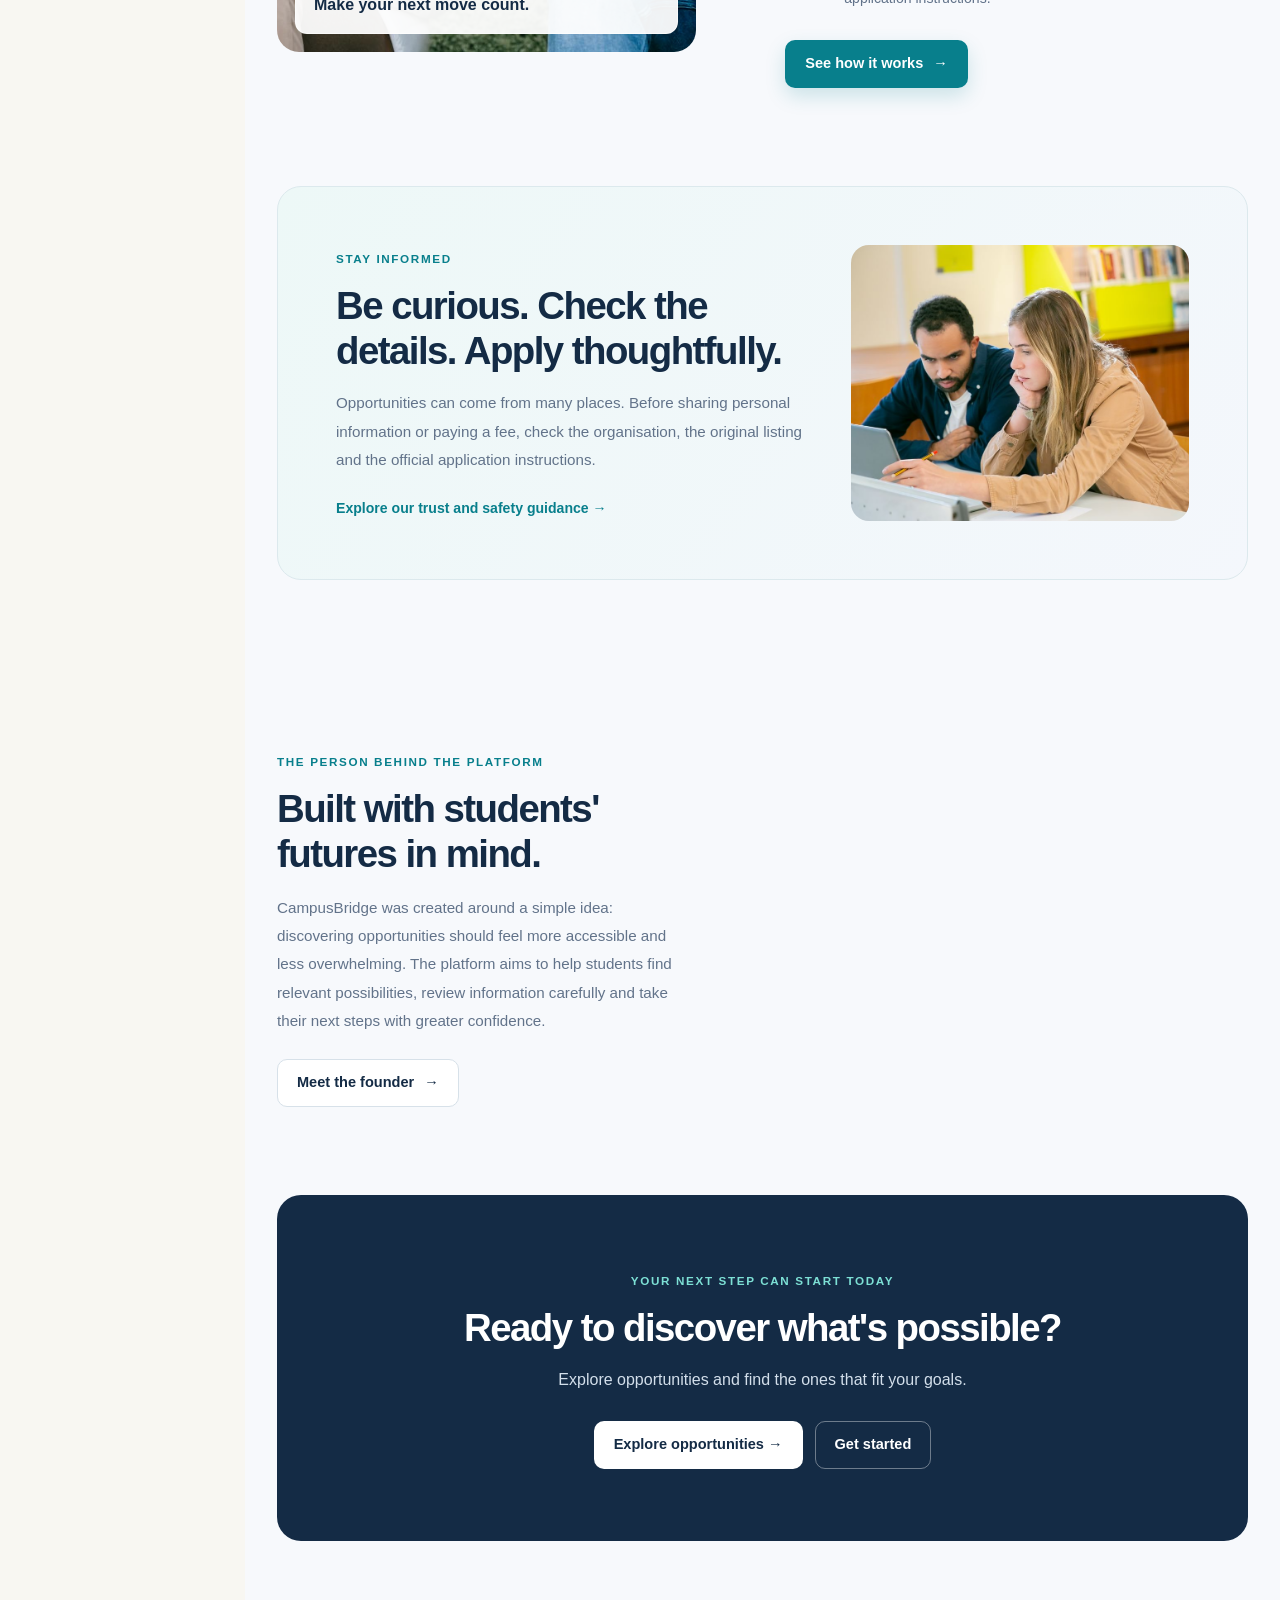
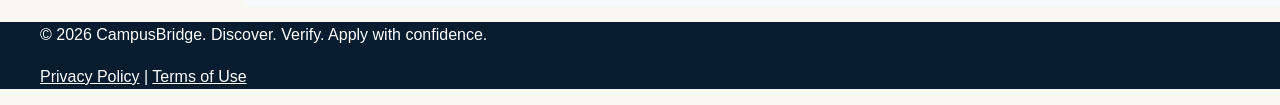
==== commit 9835862e: "Keep founder portrait on dedicated founder page" ====
--- a/index.html
+++ b/index.html
@@ -209,7 +209,7 @@
     </section>
 
     <section class="cb-home-founder" id="founder" aria-labelledby="cb-founder-title">
-        <div class="cb-home-founder-photo"><img src="assets/images/founder.png" alt="Che Mbali Xaveria Fuen, founder of CampusBridge" loading="lazy"></div>
+
         <div class="cb-home-founder-copy">
             <span class="cb-home-eyebrow">THE PERSON BEHIND THE PLATFORM</span>
             <h2 id="cb-founder-title">Built with students' futures in mind.</h2>
